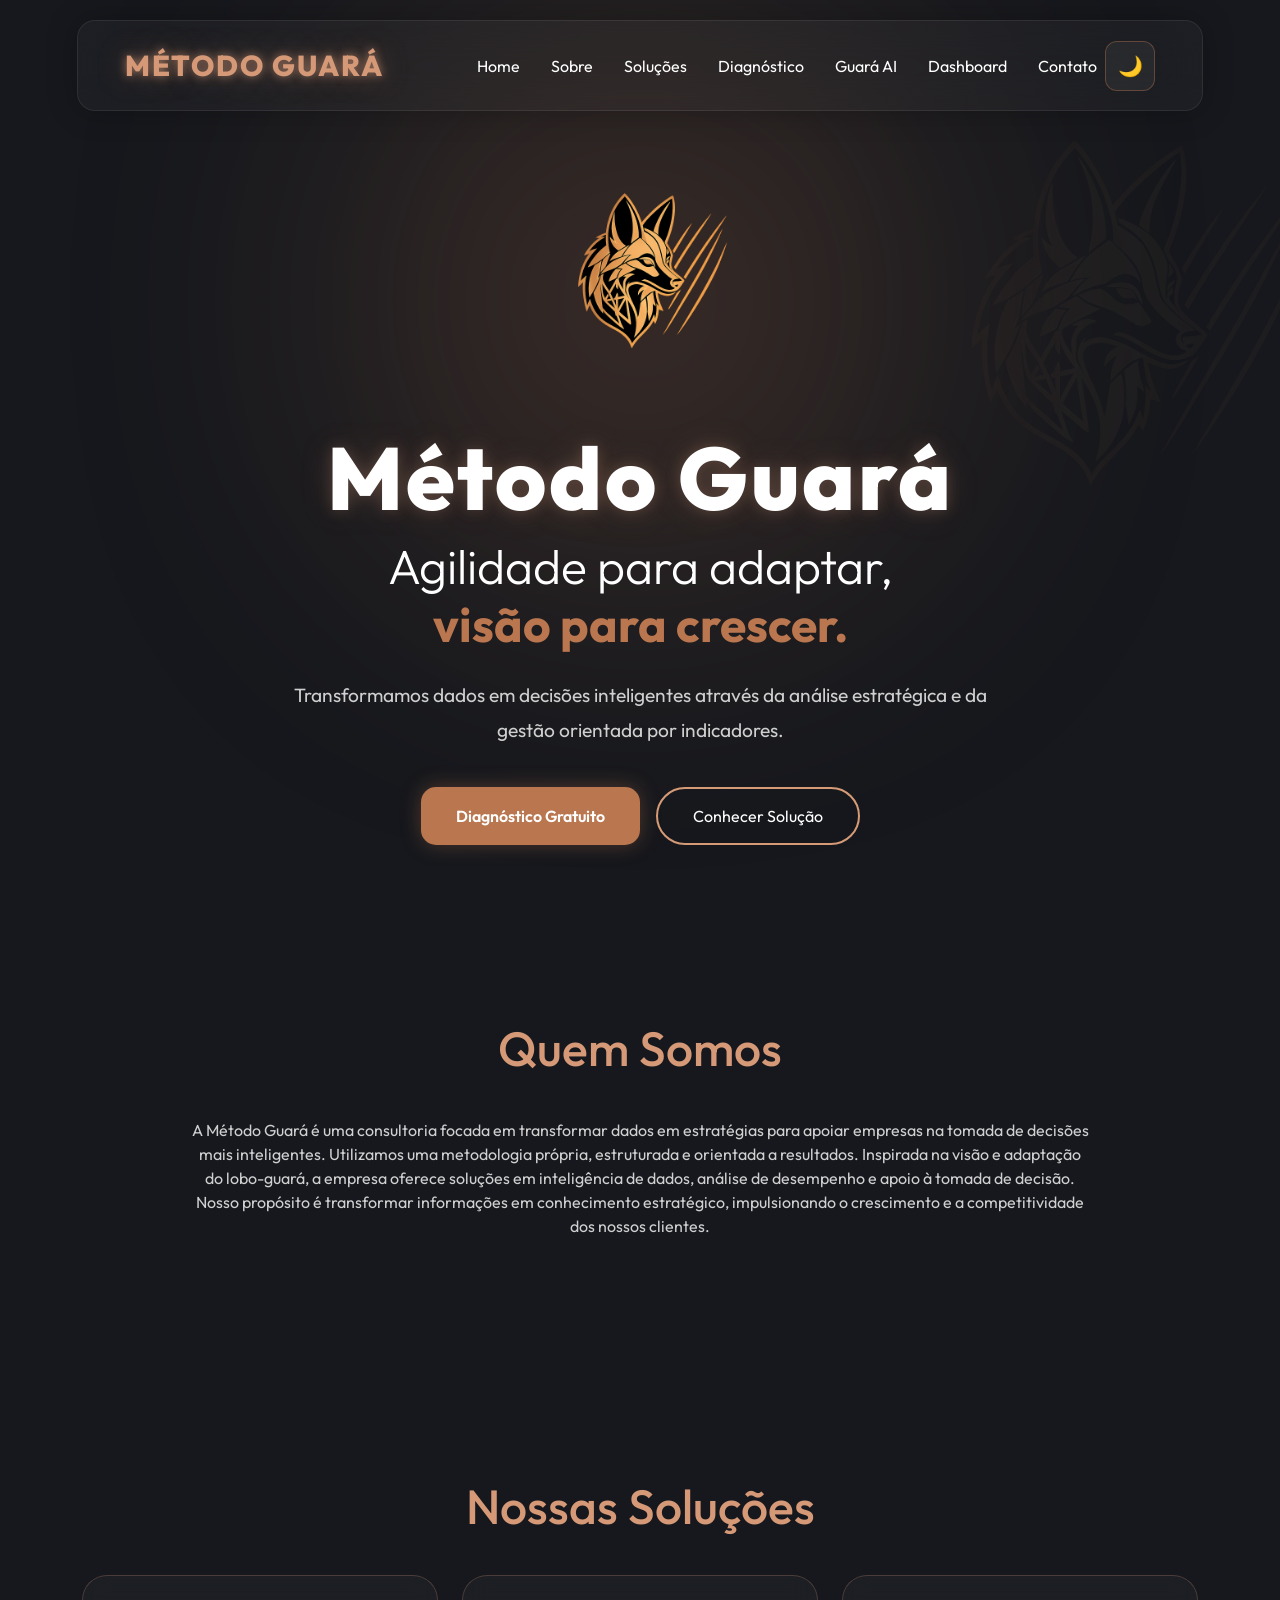
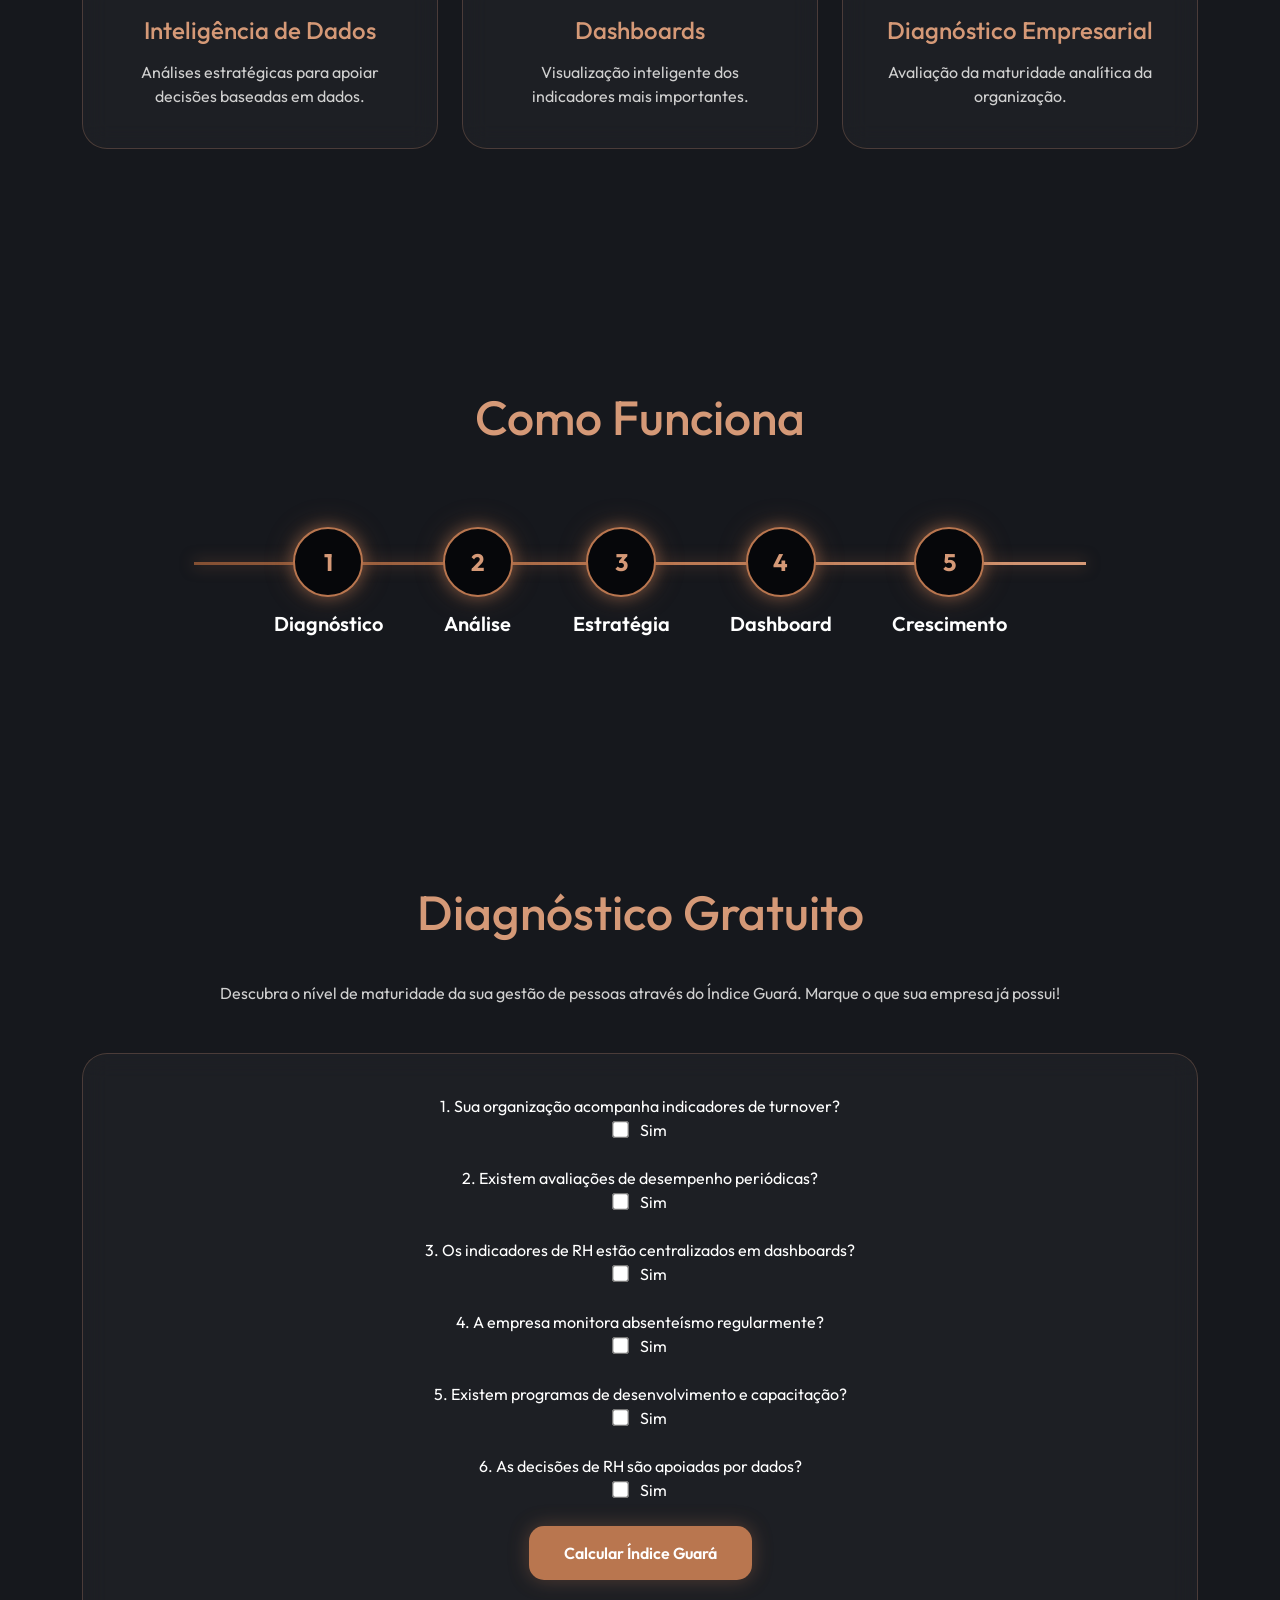
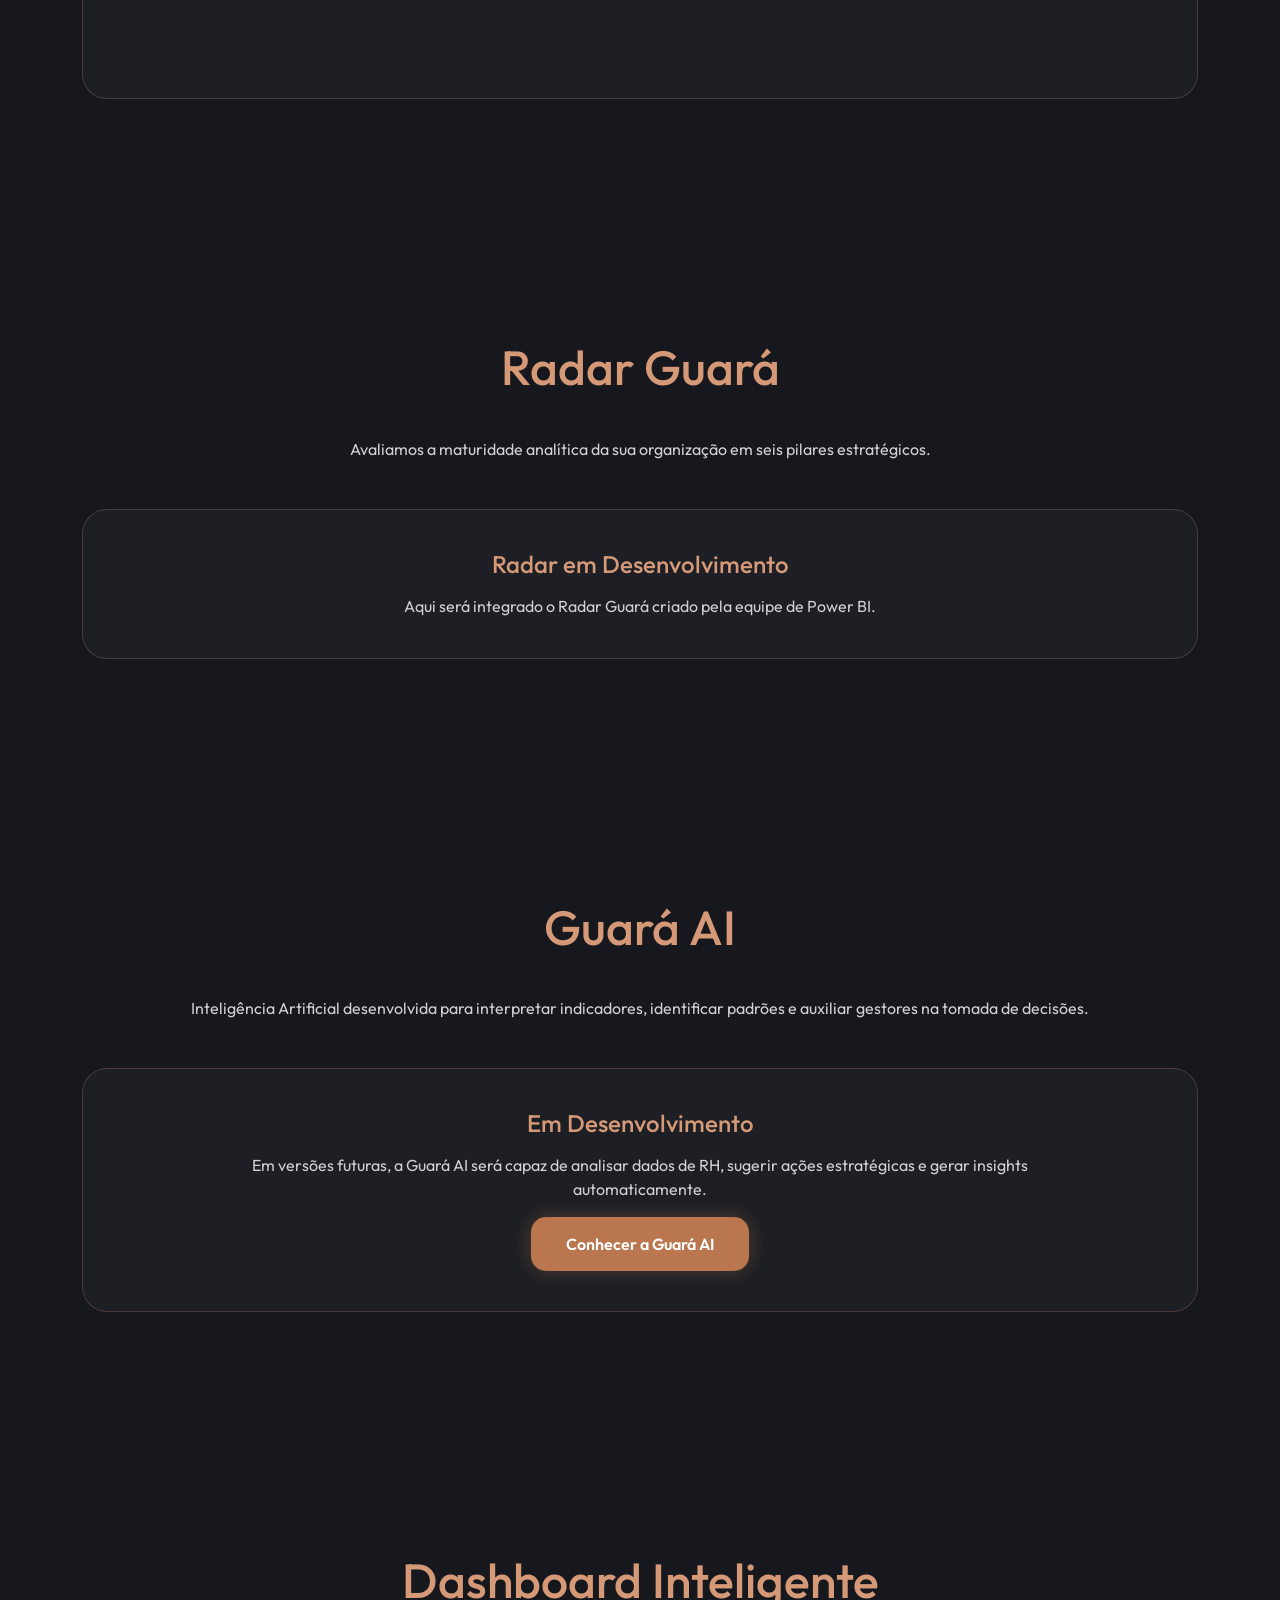
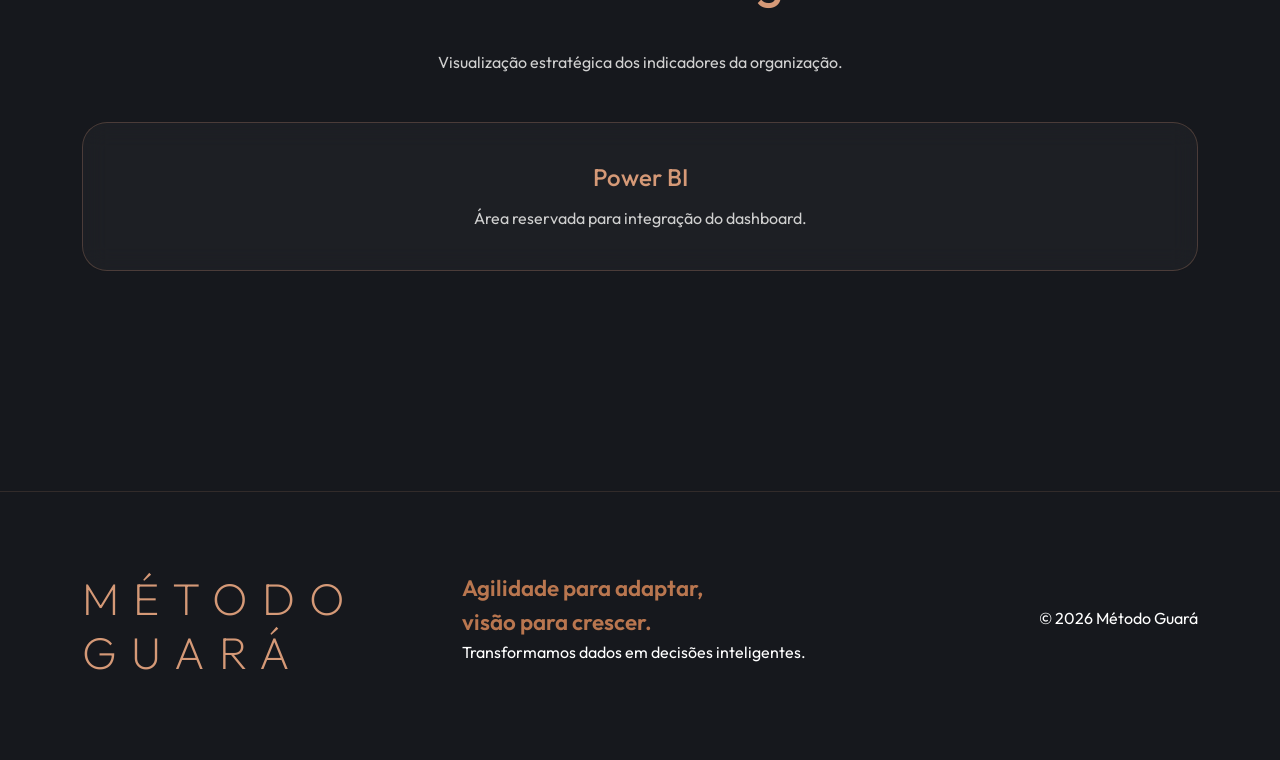
==== index.html @ b59d591d "Adicionando temas" ====
<!DOCTYPE html>
<html lang="pt-BR">

<head>

    <meta charset="UTF-8">
    <meta name="viewport" content="width=device-width, initial-scale=1.0">

    <title>Método Guará</title>

    <!-- Bootstrap -->
    <link href="https://cdn.jsdelivr.net/npm/bootstrap@5.3.3/dist/css/bootstrap.min.css" rel="stylesheet">

    <!-- Fonte -->
    <link href="https://fonts.googleapis.com/css2?family=Outfit:wght@300;400;500;600;700;800&display=swap" rel="stylesheet">

    <!-- AOS -->
    <link href="https://unpkg.com/aos@2.3.4/dist/aos.css" rel="stylesheet">

    <!-- CSS -->
    <link rel="stylesheet" href="style.css">

</head>

<body>

    <!-- NAVBAR -->

    <nav class="navbar navbar-expand-lg navbar-dark fixed-top">

        <div class="container">

            <a class="navbar-brand" href="#">
                MÉTODO GUARÁ
            </a>

            <button class="navbar-toggler"
                    type="button"
                    data-bs-toggle="collapse"
                    data-bs-target="#menu">

                <span class="navbar-toggler-icon"></span>

            </button>

            <div class="collapse navbar-collapse" id="menu">

                <ul class="navbar-nav ms-auto">

                    <li class="nav-item">
                        <a class="nav-link" href="#">Home</a>
                    </li>

                    <li class="nav-item">
                        <a class="nav-link" href="#sobre">Sobre</a>
                    </li>

                    <li class="nav-item">
                        <a class="nav-link" href="#solucoes">Soluções</a>
                    </li>

                    <li class="nav-item">
                        <a class="nav-link" href="#diagnostico-gratuito">Diagnóstico</a>
                    </li>
                        <li class="nav-item">
                    <a class="nav-link" href="#guara-ai">Guará AI</a>
                        </li>
                    <li class="nav-item">
                        <a class="nav-link" href="#dashboard">Dashboard</a>
                    </li>

                    <li class="nav-item">
                        <a class="nav-link" href="#contato">Contato</a>
                    </li>

                </ul>
                <!--BOTAO DE TEMA-->
                <button id="theme-toggle" class="theme-btn">
                     🌙
                </button>
                   
           

            </div>

        </div>

    </nav>

    <!-- HERO -->

    <section class="hero">

        <div class="container">

            <div class="logo-container" data-aos="zoom-in">
                <img
                id="hero-logo"
                src="images/logo1metodo-guara.png"
                class="hero-logo"
                     alt="Método Guará">

            </div>

            <h1 data-aos="fade-up">
                Método Guará
            </h1>

            <h2 data-aos="fade-up" data-aos-delay="200">
                Agilidade para adaptar,<br>
                <span>visão para crescer.</span>
            </h2>

            <p data-aos="fade-up" data-aos-delay="400">
                Transformamos dados em decisões inteligentes através da análise estratégica e da gestão orientada por indicadores.
            </p>

            <div class="d-flex justify-content-center gap-3 flex-wrap"
                 data-aos="fade-up"
                 data-aos-delay="600">

                <button class="btn-guara">
                    Diagnóstico Gratuito
                </button>

                <button class="btn-guara-outline">
                    Conhecer Solução
                </button>

            </div>

        </div>

    </section>

    <!-- QUEM SOMOS -->

    <section id="sobre" class="secao">

        <div class="container">

            <h3 data-aos="fade-right">
                Quem Somos
            </h3>

            <p data-aos="fade-up">
                A Método Guará é uma consultoria focada em transformar dados em estratégias para apoiar empresas na tomada de decisões mais inteligentes. Utilizamos uma metodologia própria, estruturada e orientada a resultados. Inspirada na visão e adaptação do lobo-guará, a empresa oferece soluções em inteligência de dados, análise de desempenho e apoio à tomada de decisão. Nosso propósito é transformar informações em conhecimento estratégico, impulsionando o crescimento e a competitividade dos nossos clientes.
            </p>

        </div>

    </section>

    <!-- SOLUÇÕES -->

    <section id="solucoes" class="secao">

        <div class="container">

            <h3 data-aos="fade-up">
                Nossas Soluções
            </h3>

            <div class="row g-4">

                <div class="col-lg-4">

                    <div class="card-guara"
                         data-aos="fade-up"
                         data-aos-delay="100">

                        <h4>Inteligência de Dados</h4>

                        <p>
                            Análises estratégicas para apoiar decisões baseadas em dados.
                        </p>

                    </div>

                </div>

                <div class="col-lg-4">

                    <div class="card-guara"
                         data-aos="fade-up"
                         data-aos-delay="300">

                        <h4>Dashboards</h4>

                        <p>
                            Visualização inteligente dos indicadores mais importantes.
                        </p>

                    </div>

                </div>

                <div class="col-lg-4">

                    <div class="card-guara"
                         data-aos="fade-up"
                         data-aos-delay="500">

                        <h4>Diagnóstico Empresarial</h4>

                        <p>
                            Avaliação da maturidade analítica da organização.
                        </p>

                    </div>

                </div>

            </div>

        </div>

    </section>

    <!-- COMO FUNCIONA -->

    <section class="secao">

        <div class="container">

            <h3 data-aos="fade-up">
                Como Funciona
            </h3>

            <div class="timeline-guara" data-aos="fade-up">

    <div class="linha-guara"></div>

    <div class="etapa">
        <div class="circulo-guara">1</div>
        <h5>Diagnóstico</h5>
    </div>

    <div class="etapa">
        <div class="circulo-guara">2</div>
        <h5>Análise</h5>
    </div>

    <div class="etapa">
        <div class="circulo-guara">3</div>
        <h5>Estratégia</h5>
    </div>

    <div class="etapa">
        <div class="circulo-guara">4</div>
        <h5>Dashboard</h5>
    </div>

    <div class="etapa">
        <div class="circulo-guara">5</div>
        <h5>Crescimento</h5>
    </div>

</div>
                </div>

            </div>

        </div>

    </section>

    <!-- DIAGNÓSTICO GRATUITO -->

<section id="diagnostico-gratuito" class="secao">

    <div class="container">

        <h3 data-aos="fade-up">
            Diagnóstico Gratuito
        </h3>

        <p data-aos="fade-up">
            Descubra o nível de maturidade da sua gestão de pessoas através do Índice Guará. Marque o que sua empresa já possui!
        </p>

        <div class="card-guara mt-5" data-aos="zoom-in">

            <form id="formDiagnostico">

                <div class="mb-4">

                    <label>1. Sua organização acompanha indicadores de turnover?</label><br>

                    <input type="checkbox" class="guara-check">
                    Sim

                </div>

                <div class="mb-4">

                    <label>2. Existem avaliações de desempenho periódicas?</label><br>

                    <input type="checkbox" class="guara-check">
                    Sim

                </div>

                <div class="mb-4">

                    <label>3. Os indicadores de RH estão centralizados em dashboards?</label><br>

                    <input type="checkbox" class="guara-check">
                    Sim

                </div>

                <div class="mb-4">

                    <label>4. A empresa monitora absenteísmo regularmente?</label><br>

                    <input type="checkbox" class="guara-check">
                    Sim

                </div>

                <div class="mb-4">

                    <label>5. Existem programas de desenvolvimento e capacitação?</label><br>

                    <input type="checkbox" class="guara-check">
                    Sim

                </div>

                <div class="mb-4">

                    <label>6. As decisões de RH são apoiadas por dados?</label><br>

                    <input type="checkbox" class="guara-check">
                    Sim

                </div>

                <button type="button"
                        class="btn-guara"
                        onclick="calcularGuara()">

                    Calcular Índice Guará

                </button>

            </form>

            <div id="resultadoGuara" class="mt-5"></div>

        </div>

    </div>

</section>

    <!-- RADAR GUARÁ -->

    <section id="diagnostico" class="secao">

        <div class="container">

            <h3 data-aos="fade-up">
                Radar Guará
            </h3>

            <p data-aos="fade-up">
                Avaliamos a maturidade analítica da sua organização em seis pilares estratégicos.
            </p>

            <div class="mt-5"
                 data-aos="zoom-in">

                <div class="card-guara">

                    <h4>Radar em Desenvolvimento</h4>

                    <p>
                        Aqui será integrado o Radar Guará criado pela equipe de Power BI.
                    </p>

                </div>

            </div>

        </div>

    </section>

<!-- GUARÁ AI -->

<section class="secao" id="guara-ai">

    <div class="container">

        <h3 data-aos="fade-up">
            Guará AI
        </h3>

        <p data-aos="fade-up" data-aos-delay="200">

            Inteligência Artificial desenvolvida para interpretar indicadores,
            identificar padrões e auxiliar gestores na tomada de decisões.

        </p>

        <div class="card-guara mt-5"
             data-aos="zoom-in">

            <h4>Em Desenvolvimento</h4>

            <p>

                Em versões futuras, a Guará AI será capaz de analisar dados de RH,
                sugerir ações estratégicas e gerar insights automaticamente.

            </p>

            <button class="btn-guara mt-3">
                Conhecer a Guará AI
            </button>

        </div>

    </div>

</section>

    <!-- DASHBOARD -->

    <section id="dashboard" class="secao">

        <div class="container">

            <h3 data-aos="fade-up">
                Dashboard Inteligente
            </h3>

            <p data-aos="fade-up">
                Visualização estratégica dos indicadores da organização.
            </p>

            <div class="card-guara mt-5"
                 data-aos="zoom-in">

                <h4>Power BI</h4>

                <p>
                    Área reservada para integração do dashboard.
                </p>

            </div>

        </div>

    </section>

    <!-- FOOTER -->

    <footer id="contato">

        <div class="container">

            <div class="row align-items-center">

                <div class="col-lg-4">

                    <div class="logo-footer">
                        MÉTODO<br>GUARÁ
                    </div>

                </div>

                <div class="col-lg-4">

                    <div class="slogan-footer">

                        Agilidade para adaptar,<br>
                        visão para crescer.

                    </div>

                    <p>
                        Transformamos dados em decisões inteligentes.
                    </p>

                </div>

                <div class="col-lg-4 text-lg-end">

                    <p>
                        © 2026 Método Guará
                    </p>

                </div>

            </div>

        </div>

    </footer>

    <!-- Bootstrap -->

    <script src="https://cdn.jsdelivr.net/npm/bootstrap@5.3.3/dist/js/bootstrap.bundle.min.js"></script>

    <!-- AOS -->

    <script src="https://unpkg.com/aos@2.3.4/dist/aos.js"></script>

    <script>
        AOS.init({
            duration: 1000,
            once: true
        });
    </script>
    
    <script src="script.js"></script>
</body>

</html>
---- style.css ----
*{
    margin:0;
    padding:0;
    box-sizing:border-box;
}

html{
    scroll-behavior:smooth;
}

body{
    font-family:'Outfit',sans-serif;
    background:#16181D;
    color:white;
    overflow-x:hidden;
    transition: all 0.4s ease;
}
/* tema claro*/

body.light-mode{
    background:#F3EFE8;
    color:#2A2A2A;
}

body.light-mode .navbar{
    background:rgba(255,255,255,0.85);
    backdrop-filter:blur(12px);
    box-shadow:
        0 5px 20px rgba(0,0,0,0.05),
        0 1px 0 rgba(185,118,79,0.15)
}

body.light-mode h1,
body.light-mode h2,
body.light-mode h3,
body.light-mode .logo-text{
    color:#845033;
}

/* conhecer solucao*/
body.light-mode .btn-guara-outline{
    color: #6b3f24 !important;
    border: 2px solid #B9764F !important;
    background: rgba(255,255,255,0.7) !important;
    border-radius: 50px !important;

    box-shadow: 0 0 10px rgba(185,188,79,0.15),
    0 0 20px rgba(185,118,79,0.08);
}
body.light-mode .btn-guara-outline:hover{
    background:#B9764F !important;
    color:white !important;

    box-shadow:
        0 0 15px rgba(185,118,79,0.30),
        0 0 30px rgba(185,118,79,0.15);

    transform:translateY(-2px);
}
body.light-mode .nav-link{
    color: #845033 !important;
}
body.light-mode .nav-link:hover{
    color: #B9764F !important
}
body.light-mode .navbar-toggler{
    border-color: rgba(132,80,51,0.3);
}
body.light-mode .navbar-toggler-icon{
    filter: invert(1) brightness(0.3);
}

body.light-mode .card-guara,
body.light-mode .solution-card{
    background:rgba(255,255,255,0.7);
    border:1px solid #B9764F;
}

body.light-mode p{
    color:#4A4A4A;
}

/* marca dagua */

body::after{

    content:'';

    position:fixed;

    right:-180px;
    top:50%;

    transform:translateY(-50%);

    width:700px;
    height:700px;

    background-image:url('images/logo1metodo-guara.png');

    background-repeat:no-repeat;
    background-size:contain;

    opacity:.03;

    pointer-events:none;

    z-index:-1;
}

/* NAVBAR */

.navbar{

    width:88%;
    margin:20px auto;

    border-radius:18px;

    background:rgba(255,255,255,.03);

    backdrop-filter:blur(20px);

    border:1px solid rgba(255,255,255,.08);

    padding:18px 35px;

    box-shadow:0 0 30px rgba(0,0,0,.25);
}

.navbar-brand{

    color:#D59977 !important;

    font-size:1.8rem;

    font-weight:800;

    letter-spacing:2px;

    text-shadow:
    0 0 10px rgba(213,153,119,.7),
    0 0 30px rgba(213,153,119,.4);
}

.nav-link{

    color:white !important;

    margin-left:15px;

    transition:.3s;
}

.nav-link:hover{

    color:#B9764F !important;
}

/* HERO */

.hero{

    min-height:100vh;

    display:flex;

    align-items:center;

    justify-content:center;

    text-align:center;

    padding-top:120px;
}

.logo-container{

    position:relative;

    display:inline-block;
}

.logo-container::before{

    content:'';

    position:absolute;

    width:500px;
    height:500px;

    top:50%;
    left:50%;

    transform:translate(-50%,-50%);

    background:#B9764F;

    border-radius:50%;

    filter:blur(150px);

    opacity:.30;

    z-index:-1;
}

.hero-logo{

    width:350px;

    max-width:90%;

    margin-bottom:40px;

    transition:.4s;
}

.hero h1{

    font-size:5.5rem;

    font-weight:800;

    letter-spacing:3px;

    color:white;

    text-shadow:
    0 0 15px rgba(213,153,119,.25),
    0 0 35px rgba(213,153,119,.15);
}

.hero h2{

    font-size:3rem;

    font-weight:300;

    margin-bottom:25px;
}

.hero h2 span{

    color:#B9764F;

    font-weight:700;
}

.hero p{

    max-width:700px;

    margin:0 auto 40px auto;

    color:#cfcfcf;

    font-size:1.2rem;

    line-height:1.8;
}

/* BOTÕES */

.btn-guara{

    background:#B9764F;

    color:white;

    border:none;

    border-radius:15px;

    padding:15px 35px;

    font-weight:600;

    box-shadow:0 0 20px rgba(185,118,79,.35);

    transition:.4s;
}

.btn-guara:hover{

    transform:translateY(-4px);

    box-shadow:0 0 35px rgba(185,118,79,.7);
}

.btn-guara-outline{

    padding: 15px 35px;
    border-radius: 50px;
    border:2px solid #d59b77;
    color:white;
    background:transparent;
    transition: 0.4s;
}

.btn-guara-outline:hover{

    background:#B9764F;
    color:white;
    box-shadow: 0 0 15px rgba(185,118,79,0.35),
    0 0 30px rgba(185, 118,79, 0.25),
    0 0 45px rgba(185,118,79,0.15);
}

/* SEÇÕES */

.secao{

    padding:120px 0;

    text-align:center;
}

.secao h3{

    font-size:3rem;

    color:#D59977;

    margin-bottom:40px;
}

.secao p{

    max-width:900px;

    margin:auto;

    color:#d0d0d0;
}

/* CARDS */

.card-guara{

    background:rgba(255,255,255,.03);

    backdrop-filter:blur(12px);

    border:1px solid rgba(213,153,119,.25);

    border-radius:25px;

    padding:40px;

    height:100%;

    transition:.4s;
}

.card-guara:hover{

    transform:translateY(-10px);

    border-color:#D59977;

    box-shadow:0 0 30px rgba(185,118,79,.15);
}

.card-guara h4{

    color:#D59977;

    margin-bottom:15px;
}

/* FOOTER */

footer{

    margin-top:100px;

    padding:80px 0;

    border-top:1px solid rgba(213,153,119,.15);
}

.logo-footer{

    font-size:2.8rem;

    letter-spacing:14px;

    font-weight:200;

    color:#D59977;

    line-height:1.2;

    animation:brilho 4s infinite;
}

.slogan-footer{

    color:#B9764F;

    font-size:1.4rem;

    font-weight:600;
}

@keyframes brilho{

    0%{
        text-shadow:0 0 5px rgba(213,153,119,.2);
    }

    50%{
        text-shadow:
        0 0 15px rgba(213,153,119,.6),
        0 0 25px rgba(213,153,119,.4);
    }

    100%{
        text-shadow:0 0 5px rgba(213,153,119,.2);
    }
}

/* TIMELINE GUARÁ */

.timeline-guara{

    position:relative;

    display:flex;

    justify-content:center;

    align-items:center;

    gap:60px;

    margin-top:80px;

    flex-wrap:wrap;
}

.linha-guara{

    position:absolute;

    top:35px;

    left:10%;

    width:80%;

    height:3px;

    background:linear-gradient(
        90deg,
        #845033,
        #B9764F,
        #D59977
    );

    box-shadow:
        0 0 15px rgba(185,118,79,.6);

    z-index:0;
}

.etapa{

    position:relative;

    z-index:1;

    text-align:center;
}

.circulo-guara{

    width:70px;

    height:70px;

    border-radius:50%;

    background:#06070A;

    border:2px solid #B9764F;

    display:flex;

    justify-content:center;

    align-items:center;

    font-size:1.5rem;

    font-weight:700;

    color:#D59977;

    margin:auto;

    box-shadow:
        0 0 15px rgba(185,118,79,.5),
        0 0 30px rgba(185,118,79,.3);

    transition:.4s;
}

/*circulo tema claro*/
body.light-mode .circulo-guara{
    background: #FDFBF8;
    color: #B9764F;
    border: 2px solid #B9764F;

    box-shadow:
        0 0 15px rgba(185,118,79,.25),
        0 0 30px rgba(185,118,79,.15);
}


.circulo-guara:hover{

    transform:scale(1.1);

    box-shadow:
        0 0 25px rgba(213,153,119,.8),
        0 0 50px rgba(213,153,119,.4);
}

.etapa h5{

    margin-top:15px;

    color:white;

    font-weight:600;
}

/* DIAGNÓSTICO */

#resultadoGuara{

    text-align:center;

    padding-top:30px;
}

#resultadoGuara h2{

    color:#D59977;

    font-size:3rem;

    margin-bottom:10px;
}

#resultadoGuara h3{

    color:#B9764F;

    margin-bottom:20px;
}

.guara-check{

    transform:scale(1.3);

    margin-right:10px;
}
.theme-btn{
    background: rgba(255,255,255,0.05);
    border: 1px solid rgba(185,118,79,0.4);
    color: #D59977;
    width: 50px;
    height: 50px;
    border-radius: 12px;
    cursor: pointer;
    transition: 0.3s;
    font-size: 20px;
}

.theme-btn:hover{
    transform: scale(1.05);
    box-shadow: 0 0 15px rgba(213,153,119,0.4);
}
body.light-mode .hero-logo{
    width:350px;
}
/* ==========================
   TEXTO TEMA CLARO
========================== */

body.light-mode h1{
    color:#6B3F28 !important;
}

body.light-mode h2,
body.light-mode h3,
body.light-mode h4,
body.light-mode h5{
    color:#7A4A2D !important;
}

body.light-mode p{
    color:#5A4A42 !important;
}

body.light-mode span{
    color:#7A4A2D !important;
}
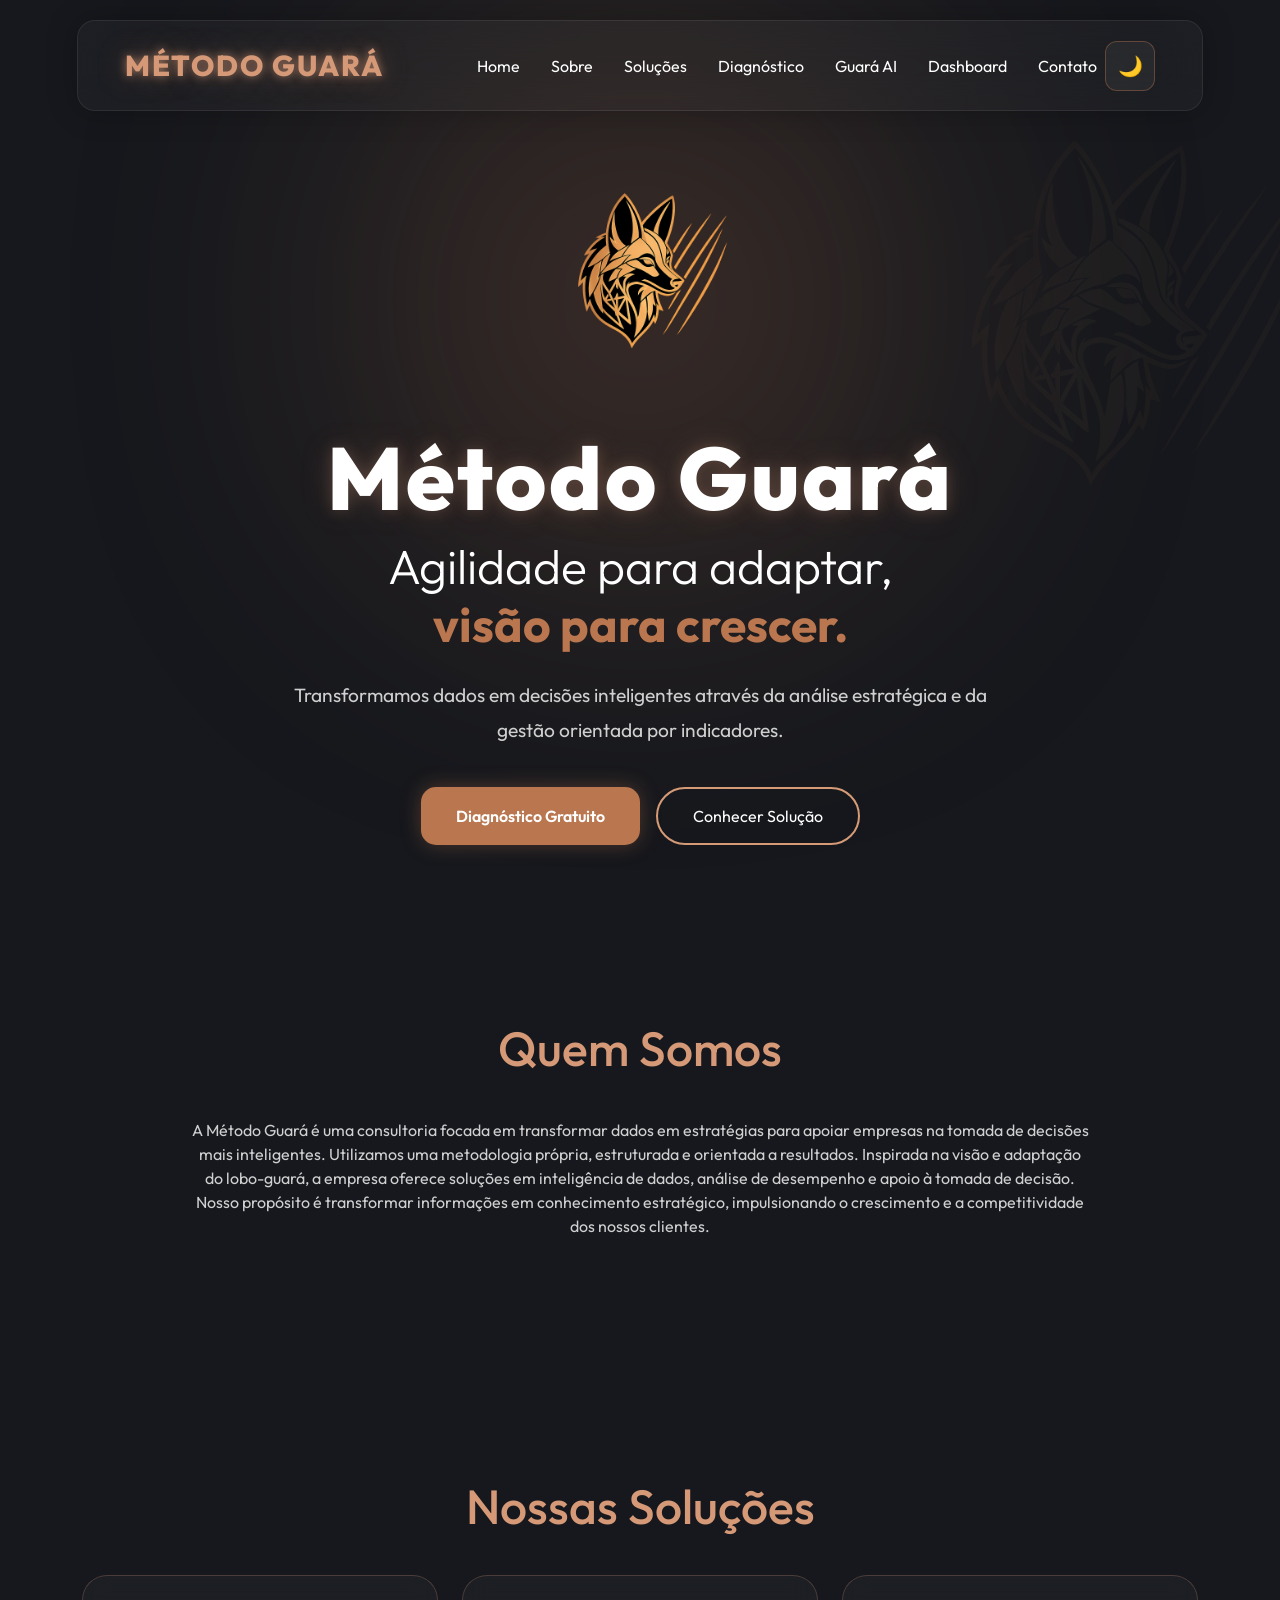
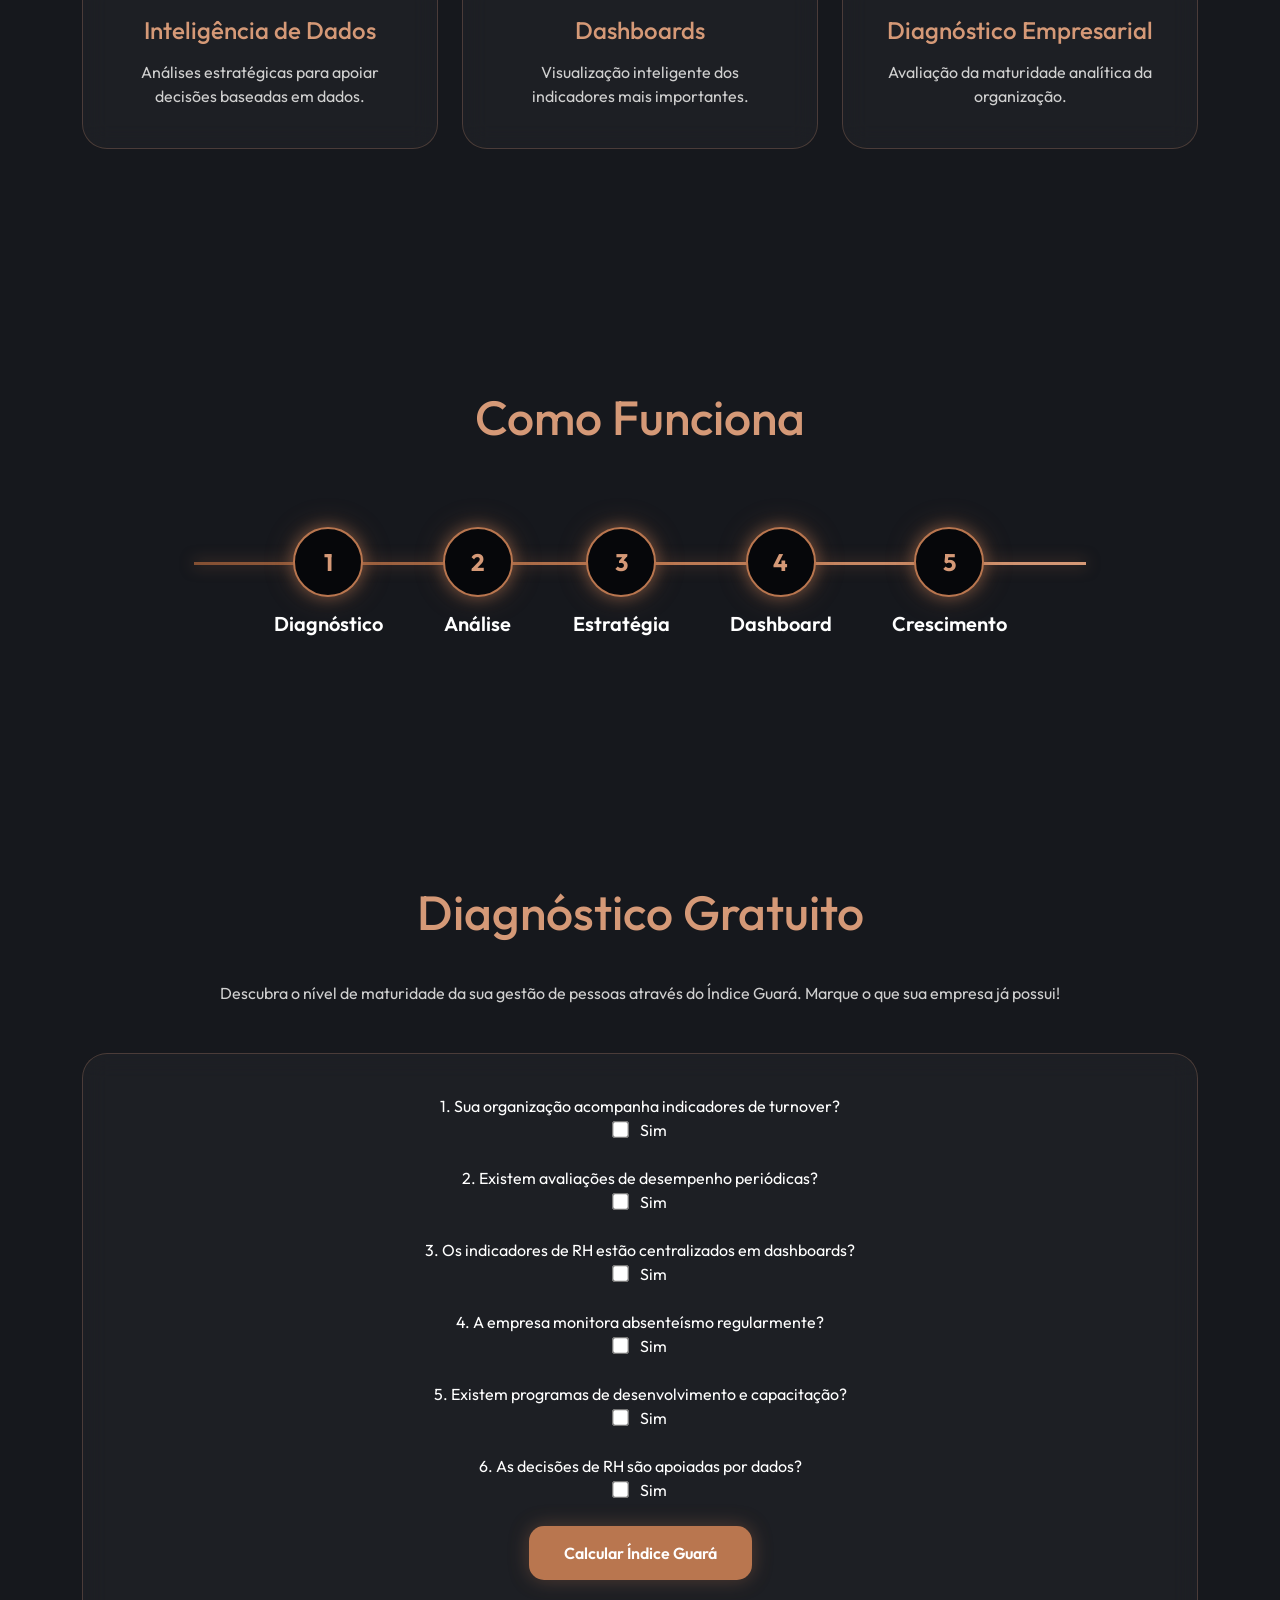
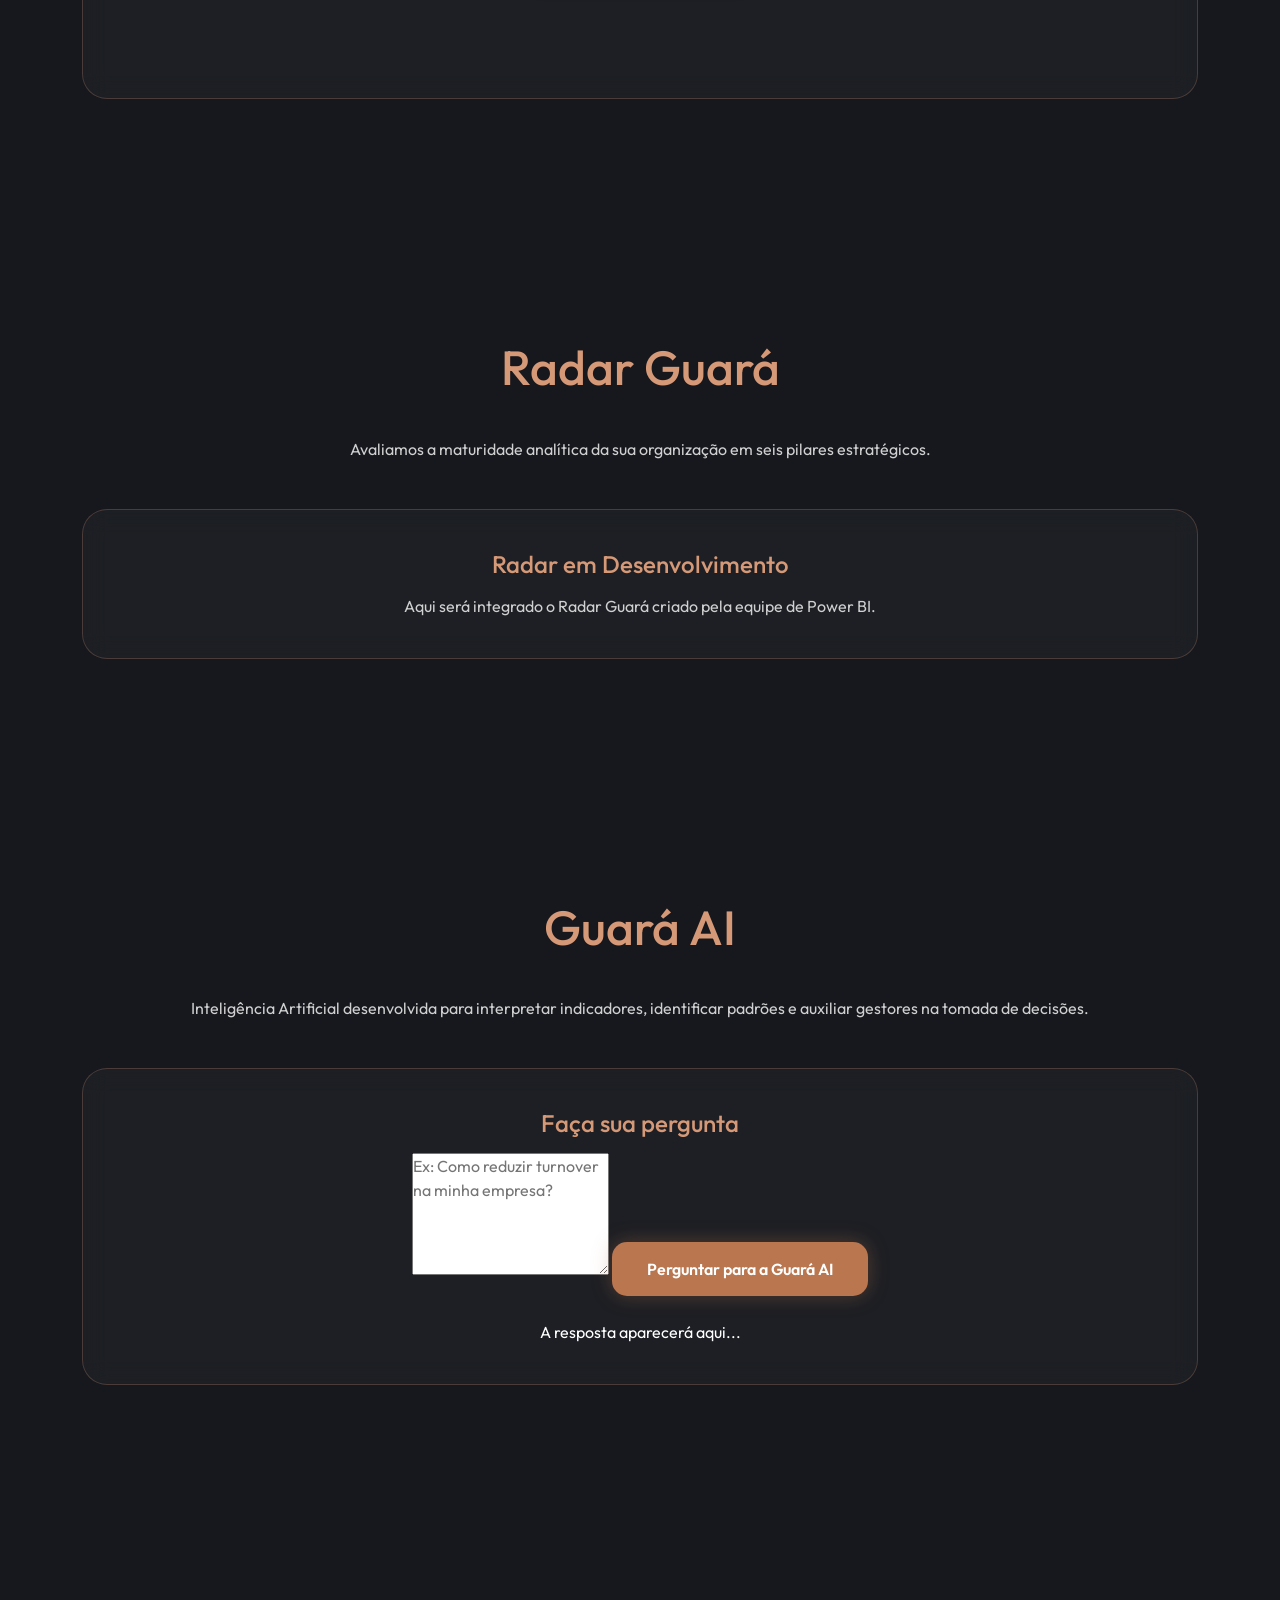
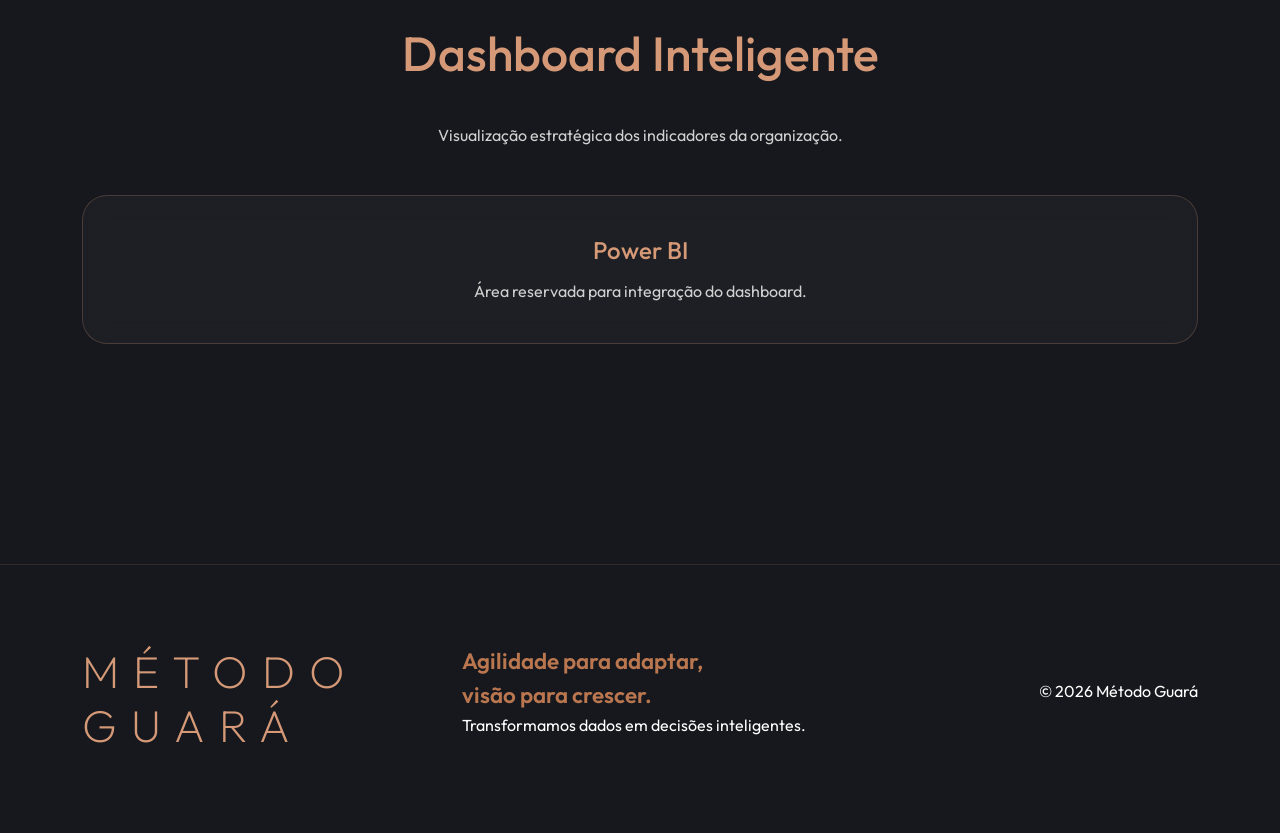
==== commit 3e675685: "Guará AI funcionando" ====
--- a/index.html
+++ b/index.html
@@ -119,7 +119,8 @@
                  data-aos="fade-up"
                  data-aos-delay="600">
 
-                <button class="btn-guara">
+                <button class="btn-guara"
+                    onclick="document.getElementById('diagnostico-gratuito').scrollIntoView({behavior:'smooth'})">
                     Diagnóstico Gratuito
                 </button>
 
@@ -408,18 +409,24 @@
         <div class="card-guara mt-5"
              data-aos="zoom-in">
 
-            <h4>Em Desenvolvimento</h4>
-
-            <p>
-
-                Em versões futuras, a Guará AI será capaz de analisar dados de RH,
-                sugerir ações estratégicas e gerar insights automaticamente.
-
-            </p>
-
-            <button class="btn-guara mt-3">
-                Conhecer a Guará AI
-            </button>
+            <h4>Faça sua pergunta</h4>
+
+        <textarea
+    id="perguntaGuara"
+    placeholder="Ex: Como reduzir turnover na minha empresa?"
+    rows="5"
+        ></textarea>
+
+        <button
+    id="btnPerguntar"
+    class="btn-guara mt-3">
+
+    Perguntar para a Guará AI
+        </button>
+
+        <div id="respostaGuara" class="resposta-guara mt-4">
+        A resposta aparecerá aqui...
+        </div>
 
         </div>
 
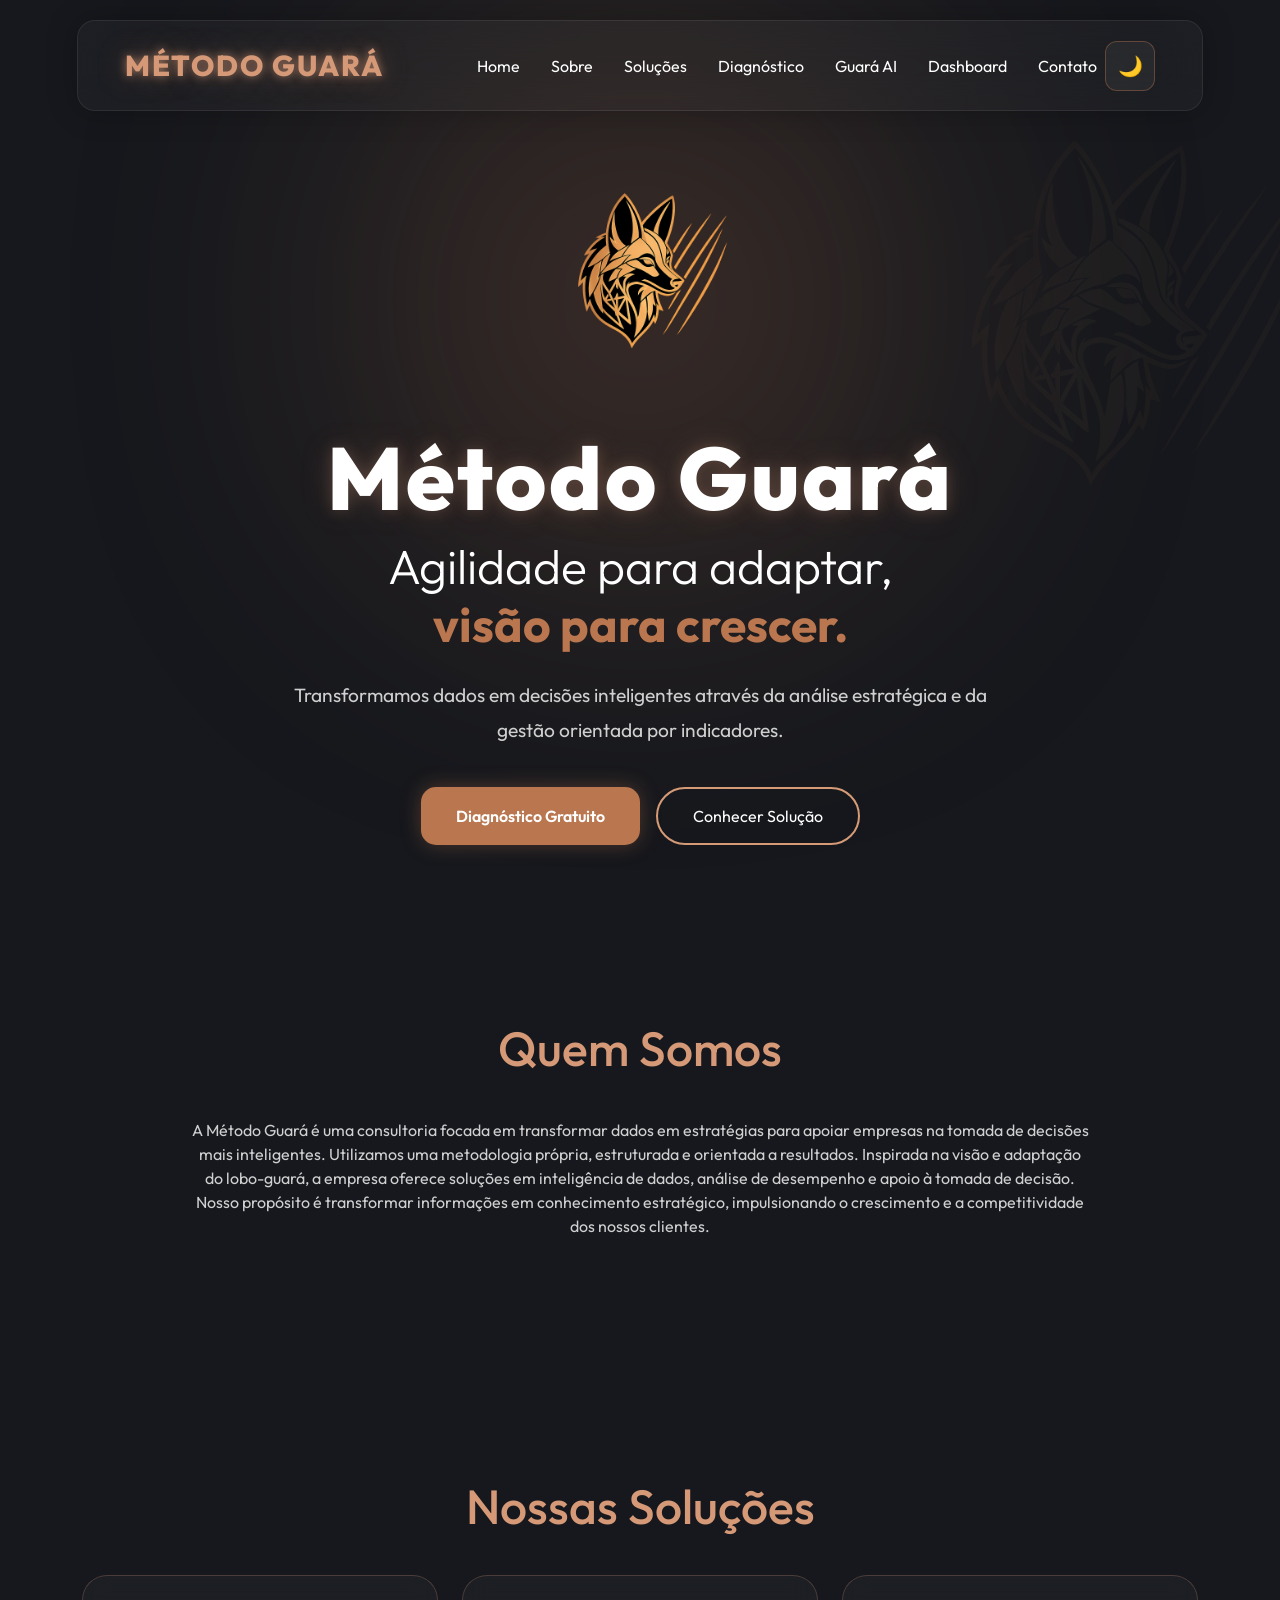
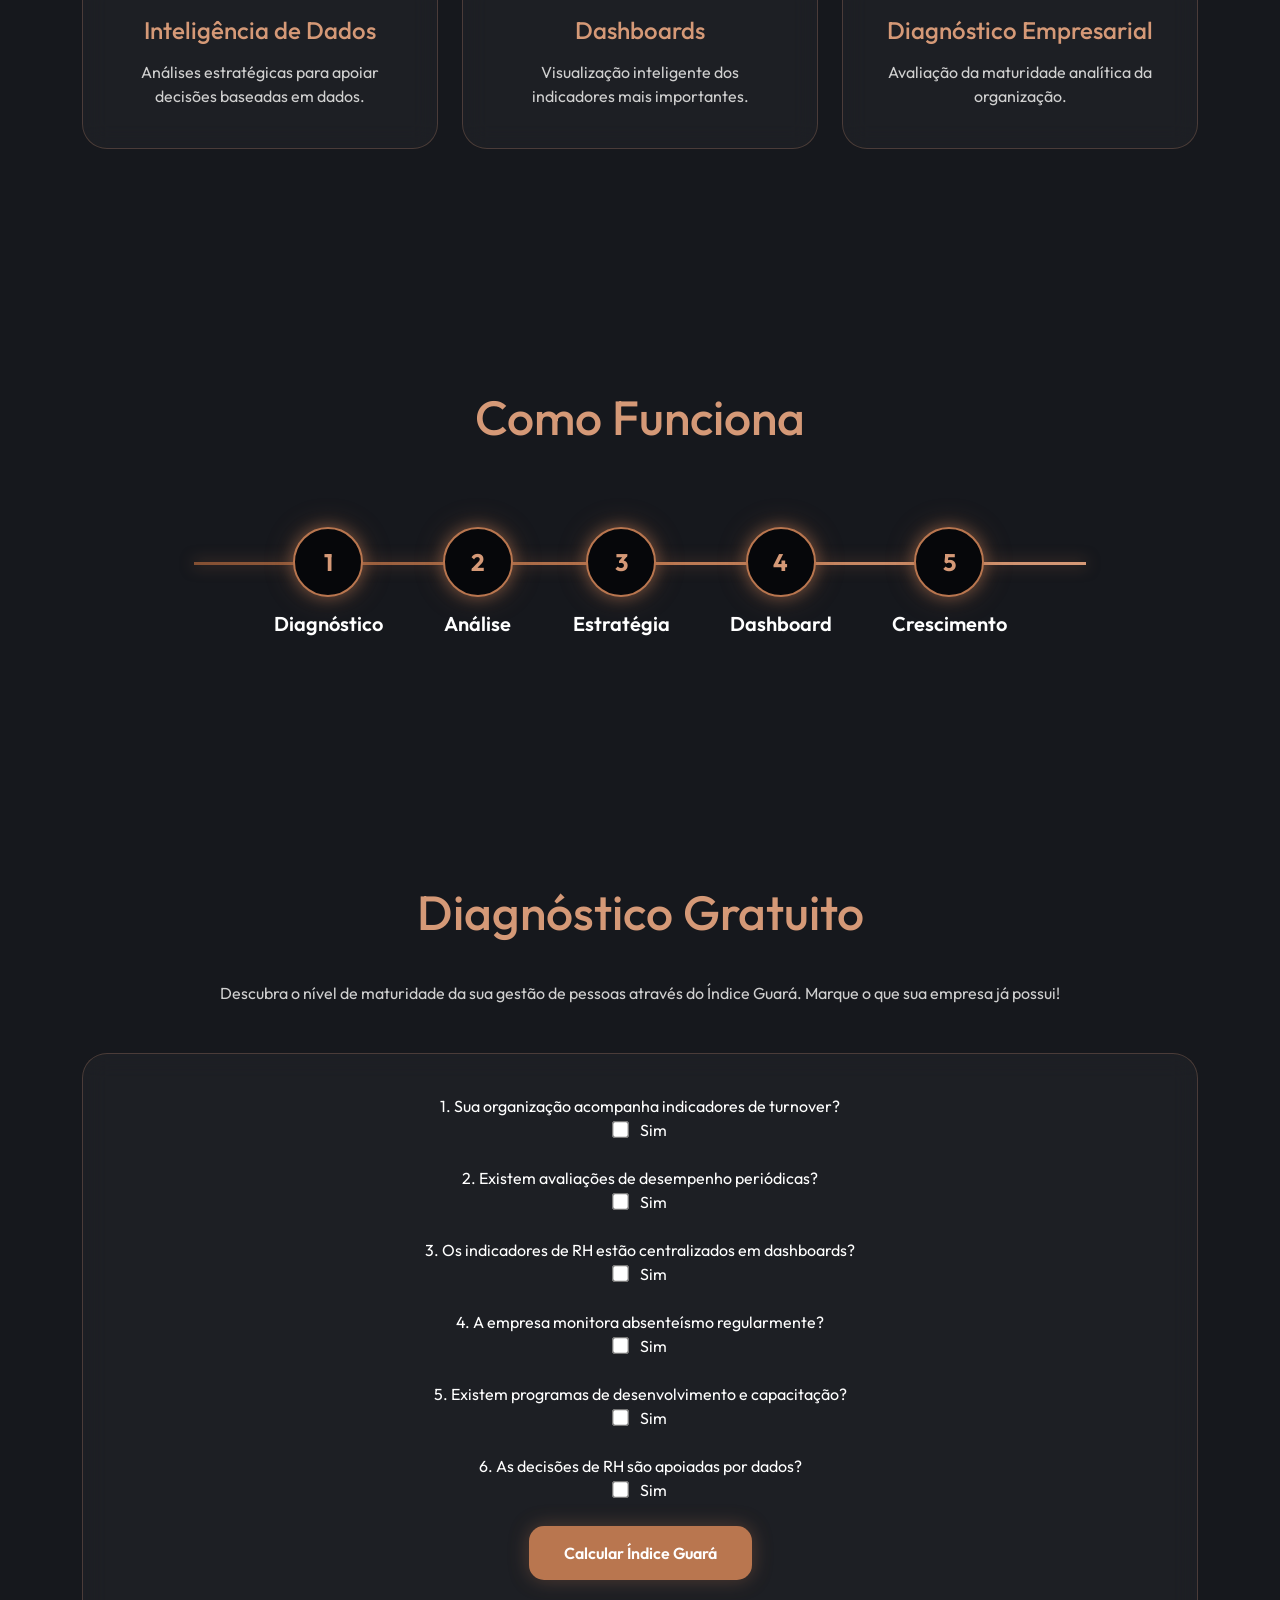
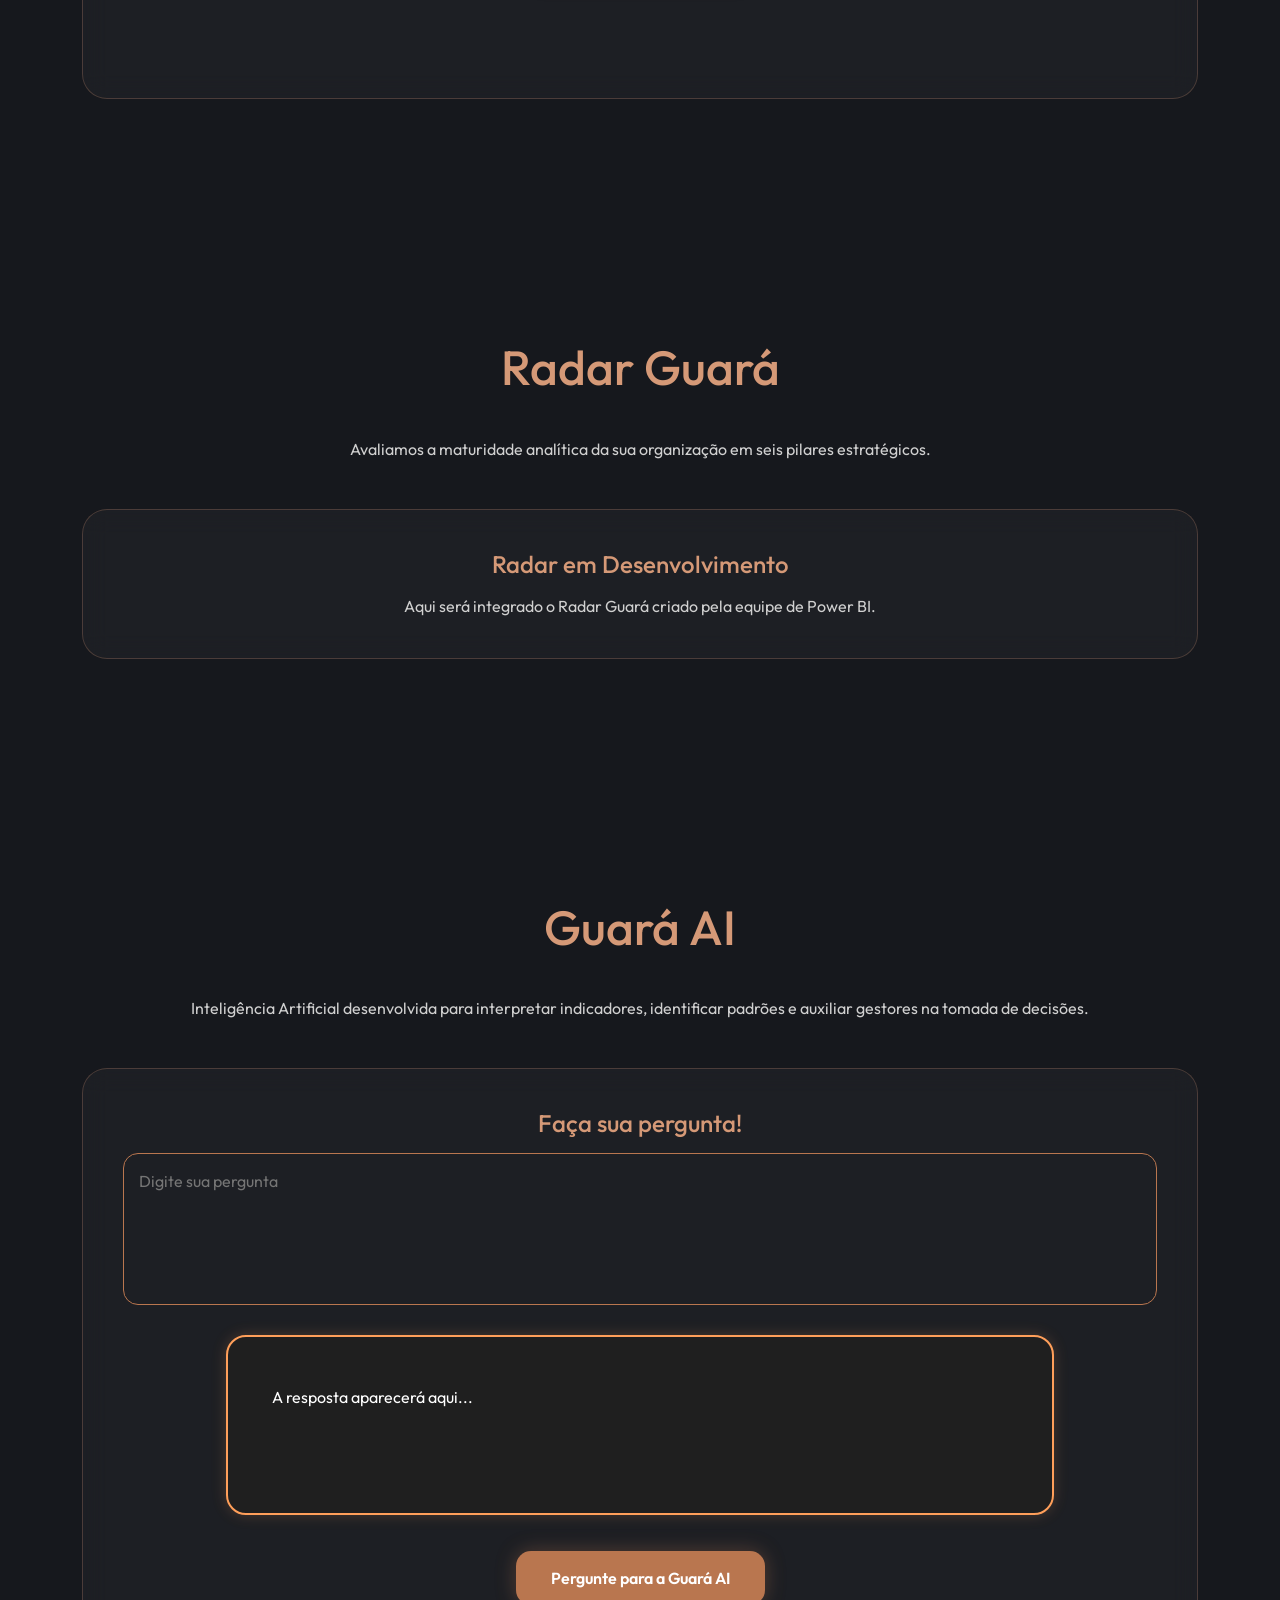
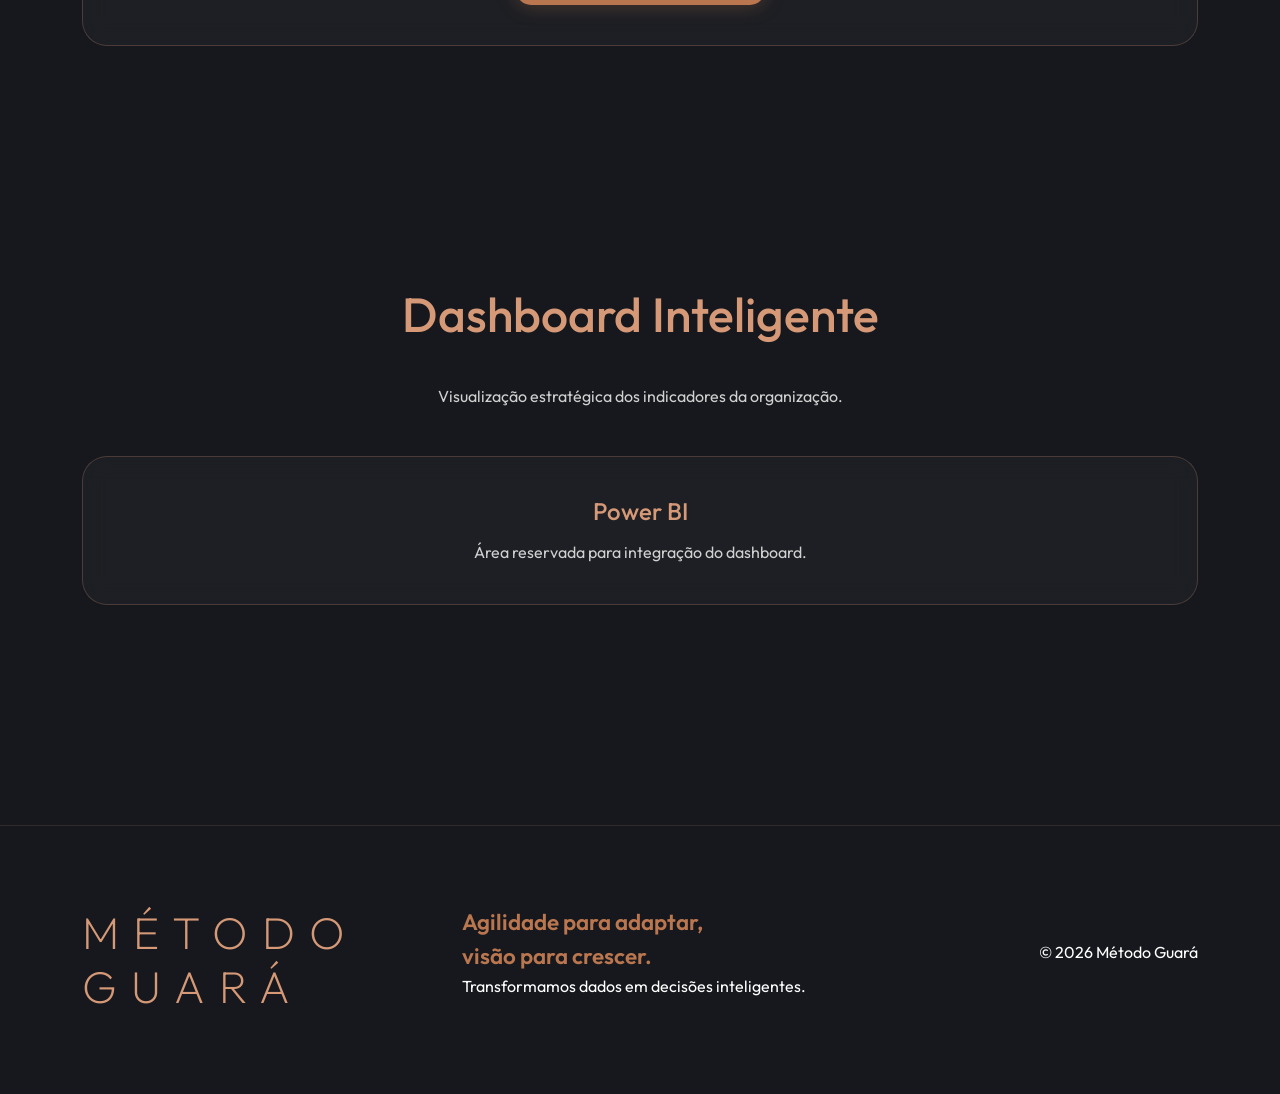
==== commit 0505bfa1: "Melhorando estilização do Guará AI" ====
--- a/index.html
+++ b/index.html
@@ -409,24 +409,24 @@
         <div class="card-guara mt-5"
              data-aos="zoom-in">
 
-            <h4>Faça sua pergunta</h4>
+            <h4>Faça sua pergunta!</h4>
 
         <textarea
     id="perguntaGuara"
-    placeholder="Ex: Como reduzir turnover na minha empresa?"
+    placeholder="Digite sua pergunta"
     rows="5"
         ></textarea>
 
-        <button
+        <div id="respostaGuara" class="resposta-guara mt-4">
+        A resposta aparecerá aqui...
+        </div>
+
+         <button
     id="btnPerguntar"
     class="btn-guara mt-3">
 
-    Perguntar para a Guará AI
+    Pergunte para a Guará AI
         </button>
-
-        <div id="respostaGuara" class="resposta-guara mt-4">
-        A resposta aparecerá aqui...
-        </div>
 
         </div>
 
--- a/style.css
+++ b/style.css
@@ -609,4 +609,51 @@
 
 body.light-mode span{
     color:#7A4A2D !important;
+}
+
+#perguntaGuara{
+    width:100%;
+    padding:15px;
+    border-radius:15px;
+    border:1px solid #B9764F;
+    background:transparent;
+    color:inherit;
+    resize:none;
+}
+
+.resposta-guara{
+    margin-top:20px;
+    padding:20px;
+    border-radius:15px;
+    border:1px solid #B9764F;
+    min-height:120px;
+    white-space:pre-wrap;
+}
+
+.resposta-guara {
+    width: 80%;
+    max-width: 900px;
+    min-height: 180px;
+
+    margin: 20px auto;
+
+    padding: 20px;
+
+    background: #1f1f1f;
+
+    border: 2px solid #ff9f5a;
+
+    border-radius: 20px;
+
+    color: white;
+
+    text-align: left;
+
+    line-height: 1.7;
+
+    white-space: pre-wrap;
+
+    box-shadow: 0 0 15px rgba(255, 159, 90, 0.2);
+
+    overflow-y: auto;
 }
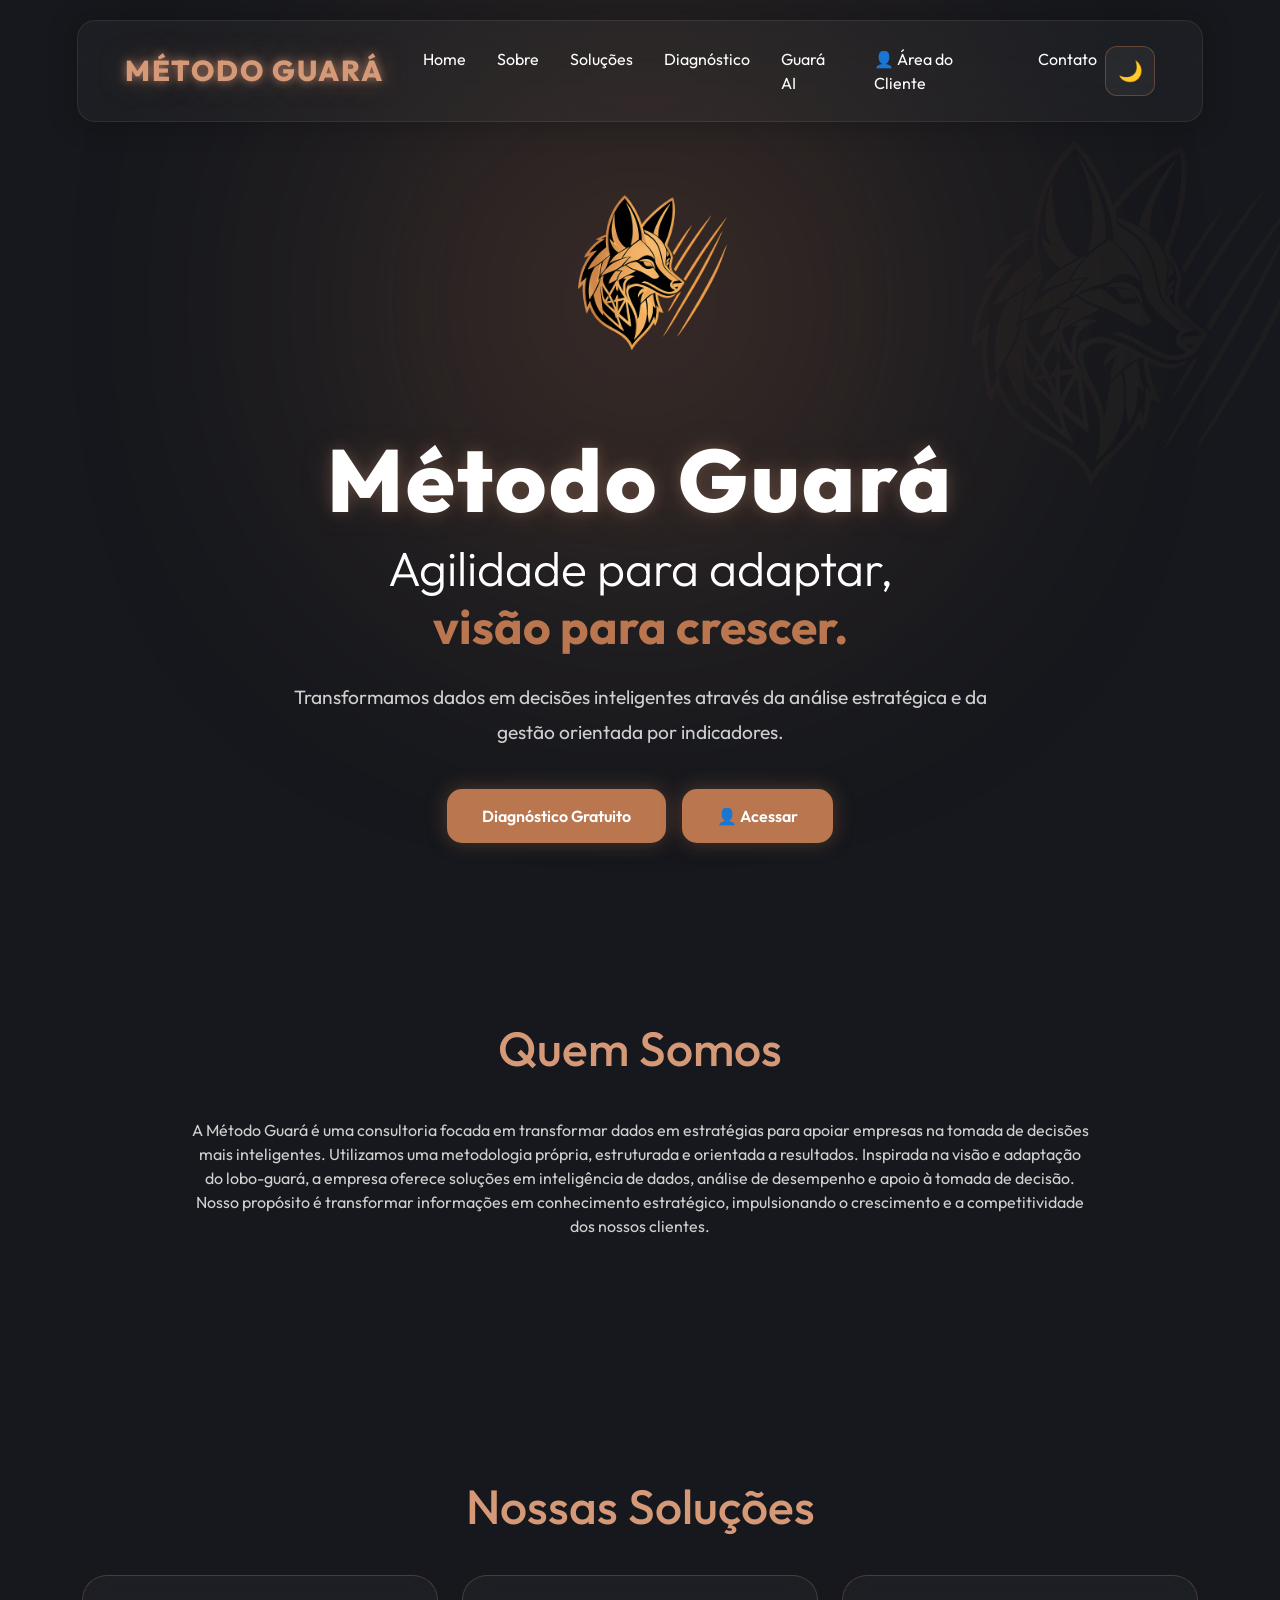
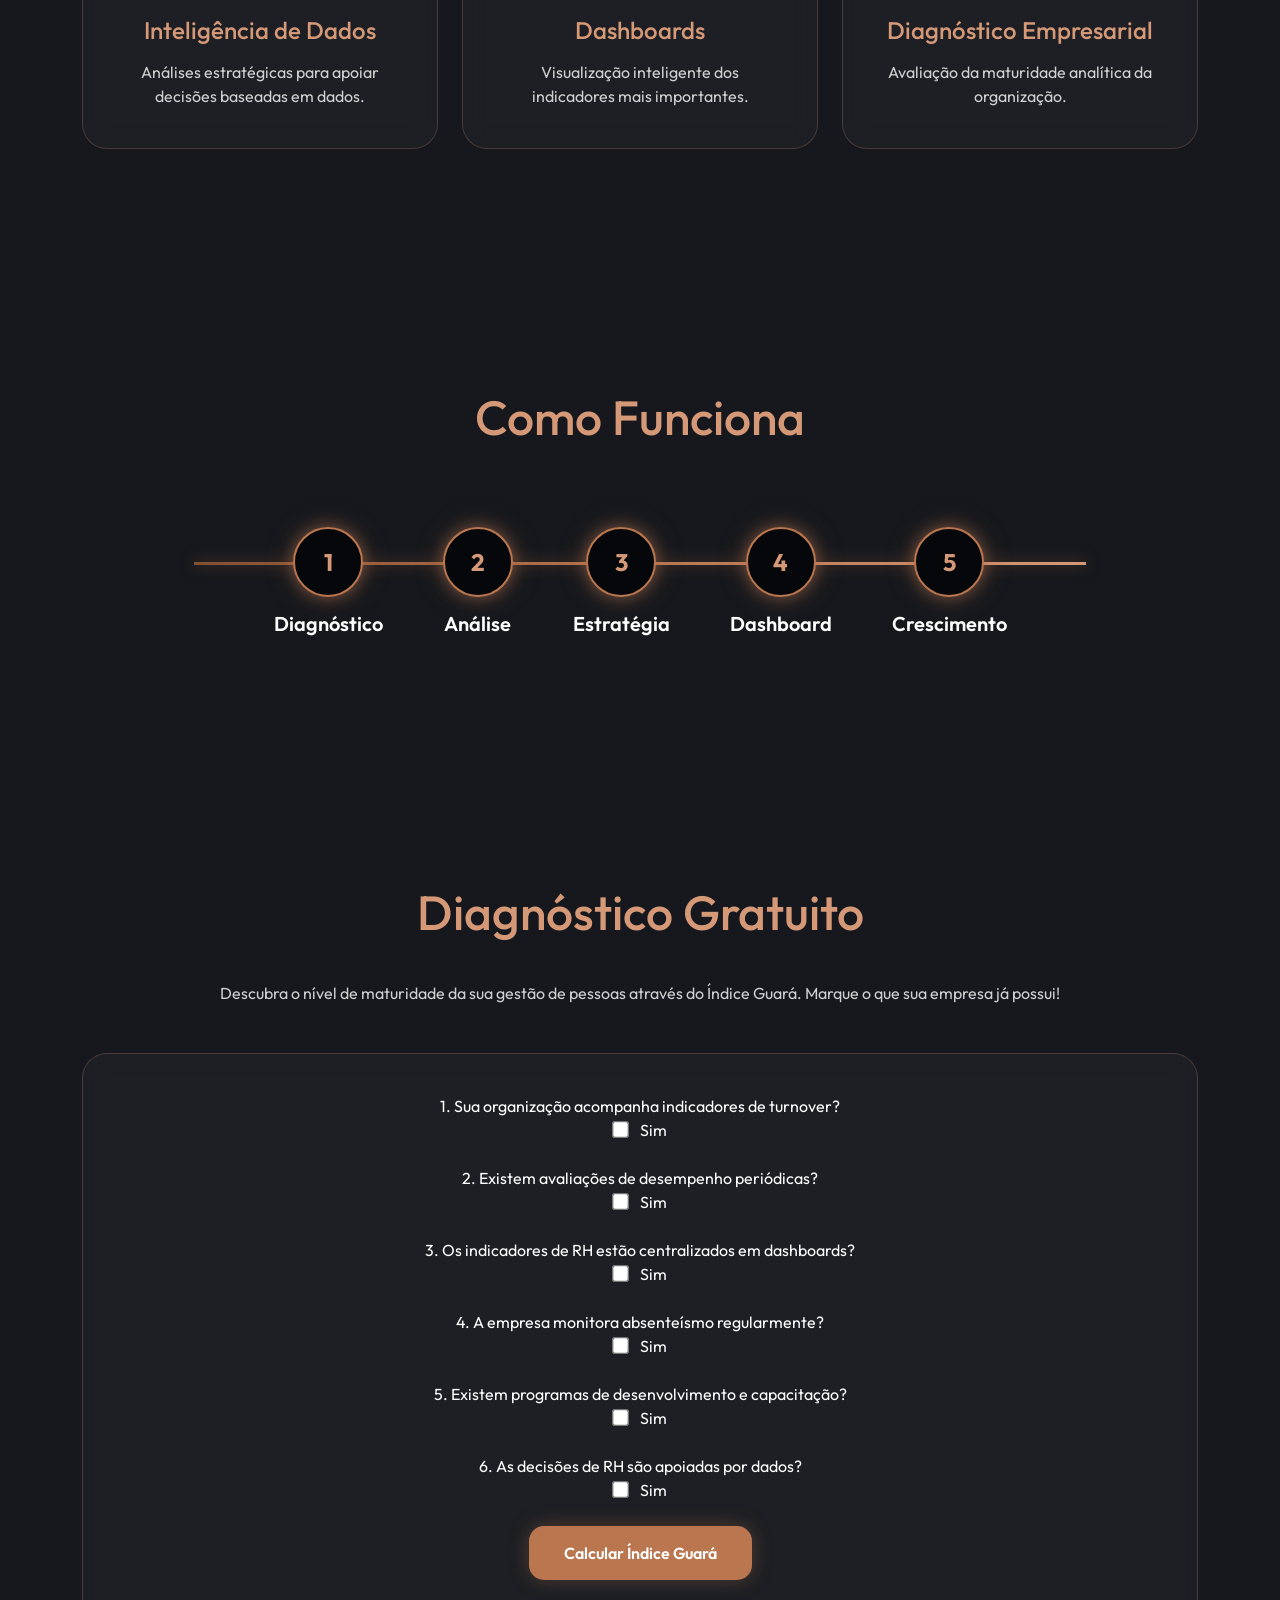
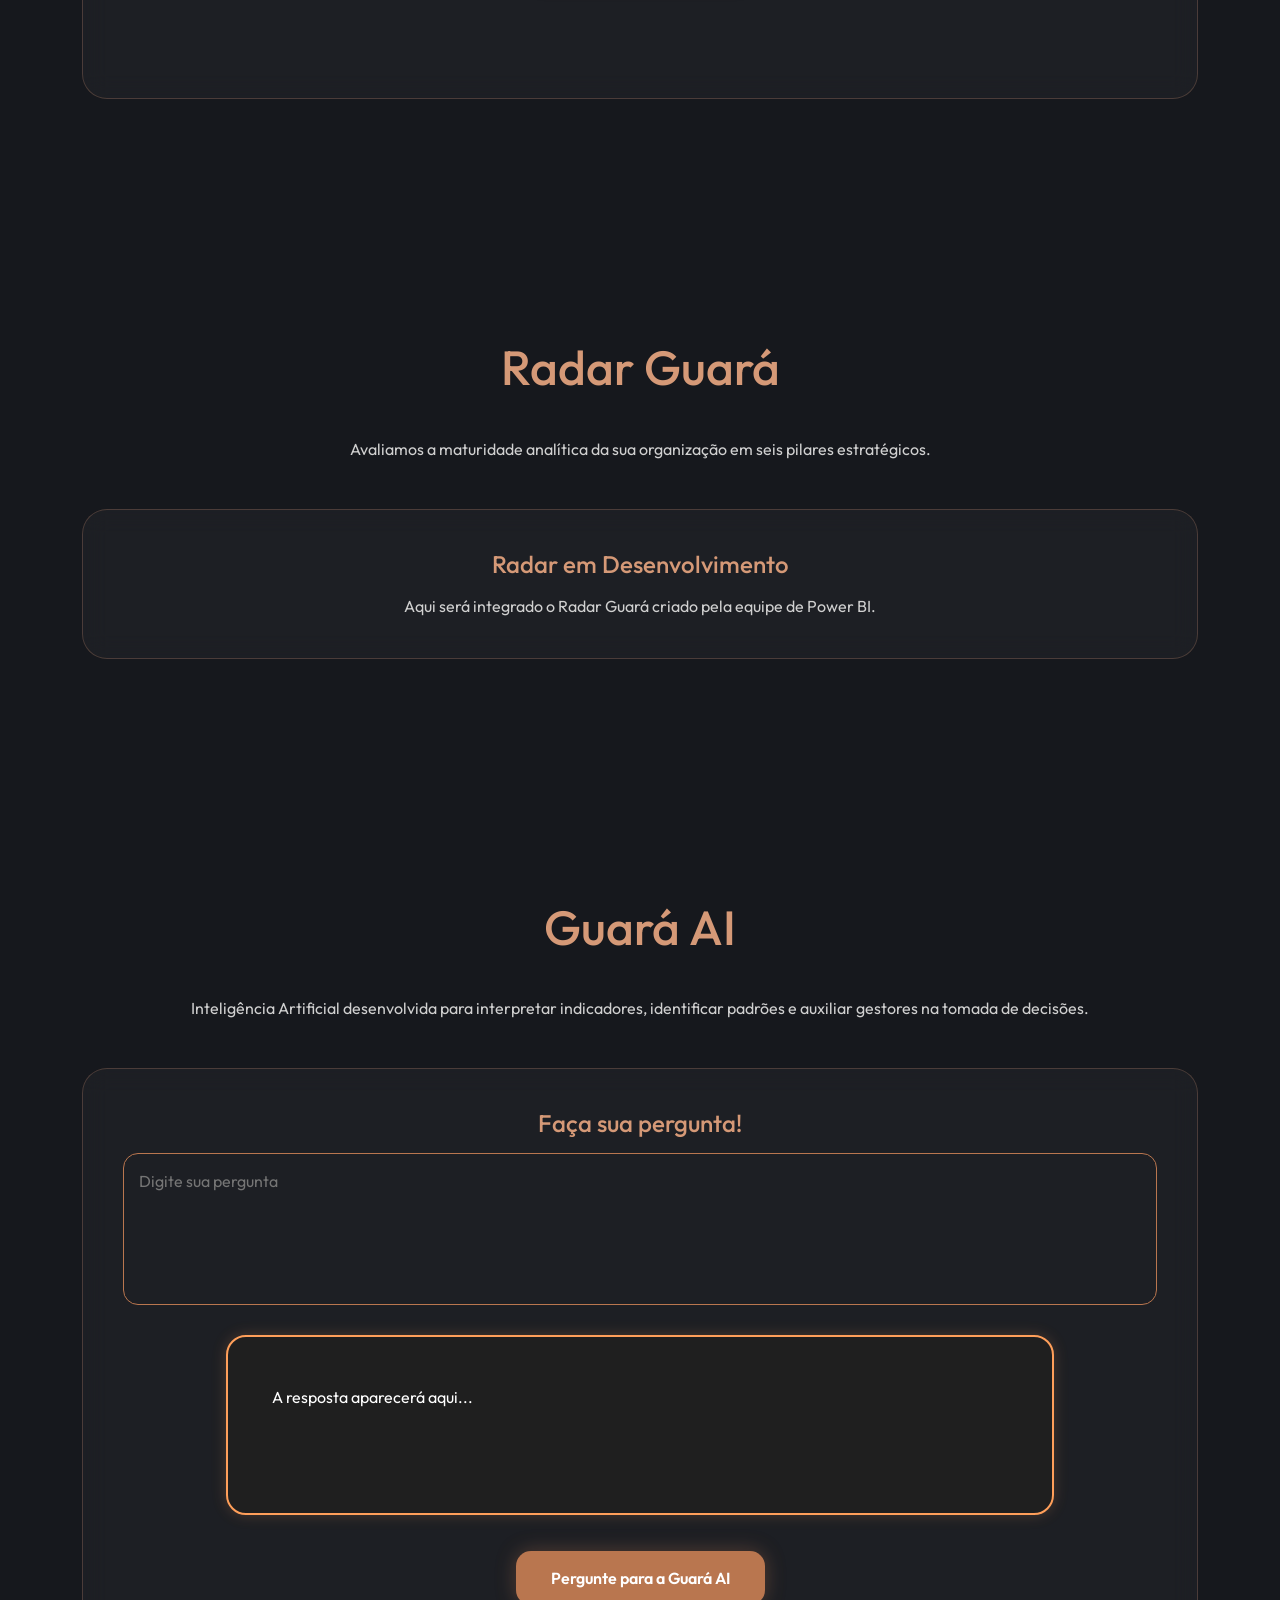
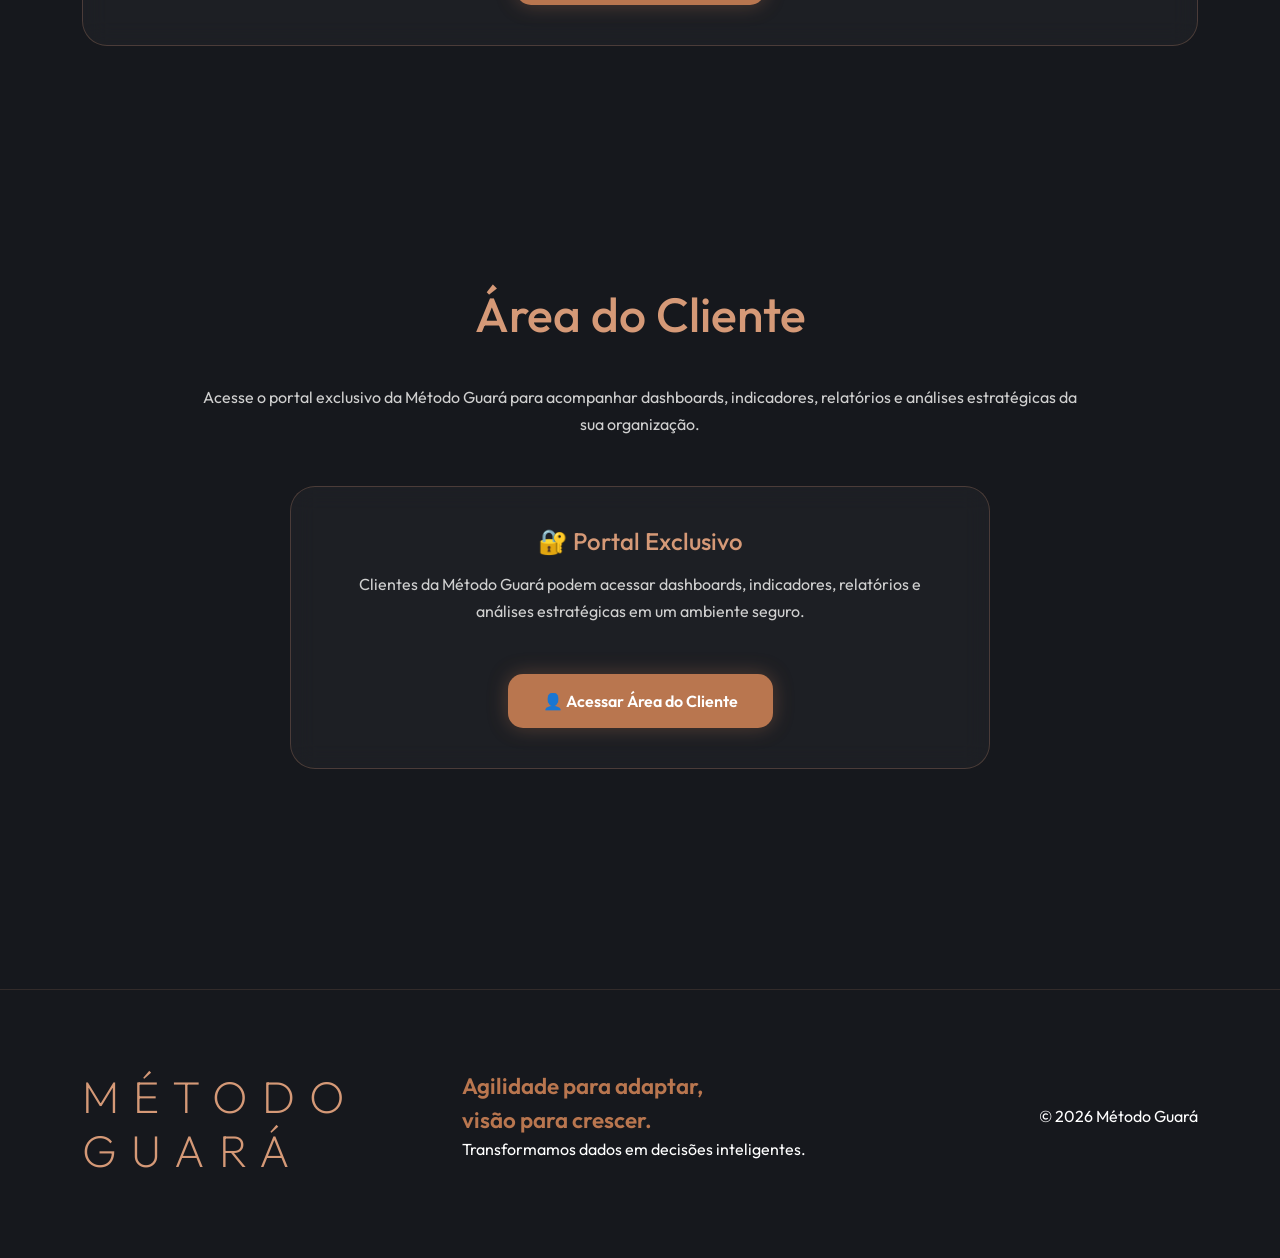
==== commit 62567c65: "Integração Área do Cliente 1/3" ====
--- a/index.html
+++ b/index.html
@@ -66,7 +66,7 @@
                     <a class="nav-link" href="#guara-ai">Guará AI</a>
                         </li>
                     <li class="nav-item">
-                        <a class="nav-link" href="#dashboard">Dashboard</a>
+                        <a class="nav-link" href="#cliente">👤 Área do Cliente</a>
                     </li>
 
                     <li class="nav-item">
@@ -124,8 +124,9 @@
                     Diagnóstico Gratuito
                 </button>
 
-                <button class="btn-guara-outline">
-                    Conhecer Solução
+                <button class="btn-guara"
+                onclick="document.getElementById('cliente').scrollIntoView({behavior:'smooth'})">
+                    👤 Acessar
                 </button>
 
             </div>
@@ -434,28 +435,34 @@
 
 </section>
 
-    <!-- DASHBOARD -->
-
-    <section id="dashboard" class="secao">
+    <!-- CLIENTE -->
+
+    <section id="cliente" class="secao">
 
         <div class="container">
 
             <h3 data-aos="fade-up">
-                Dashboard Inteligente
+                Área do Cliente
             </h3>
 
             <p data-aos="fade-up">
-                Visualização estratégica dos indicadores da organização.
-            </p>
+        Acesse o portal exclusivo da Método Guará para acompanhar dashboards, indicadores, relatórios e análises estratégicas da sua organização.
+        </p>
 
             <div class="card-guara mt-5"
                  data-aos="zoom-in">
 
-                <h4>Power BI</h4>
-
-                <p>
-                    Área reservada para integração do dashboard.
-                </p>
+                <h4>🔐 Portal Exclusivo</h4>
+
+        <p>
+        Clientes da Método Guará podem acessar dashboards,
+        indicadores, relatórios e análises estratégicas em um ambiente seguro.
+    </p>
+
+        <button id="btnCliente"
+                class="btn-guara mt-4">
+            👤 Acessar Área do Cliente
+        </button>
 
             </div>
 
--- a/style.css
+++ b/style.css
@@ -656,4 +656,49 @@
     box-shadow: 0 0 15px rgba(255, 159, 90, 0.2);
 
     overflow-y: auto;
+}
+
+body.light-mode .resposta-guara {
+    background: #ffffff;
+    color: #333333;
+    border: 2px solid #B9764F;
+}
+
+body.light-mode #perguntaGuara {
+    background: #ffffff;
+    color: #333333;
+    border: 2px solid #B9764F;
+}
+
+body.light-mode #perguntaGuara::placeholder {
+    color: #777777;
+}
+
+body.light-mode .resposta-guara {
+    box-shadow: 0 0 12px rgba(185, 118, 79, 0.15);
+}
+
+body.light-mode #respostaGuara {
+    background: white !important;
+    color: #333 !important;
+    border: 2px solid #B9764F !important;
+}
+
+#cliente .card-guara {
+    max-width: 700px;
+    margin: 0 auto;
+    text-align: center;
+}
+
+#cliente h4 {
+    margin-bottom: 15px;
+}
+
+#cliente p {
+    margin-bottom: 25px;
+    line-height: 1.7;
+}
+
+#btnCliente {
+    min-width: 250px;
 }
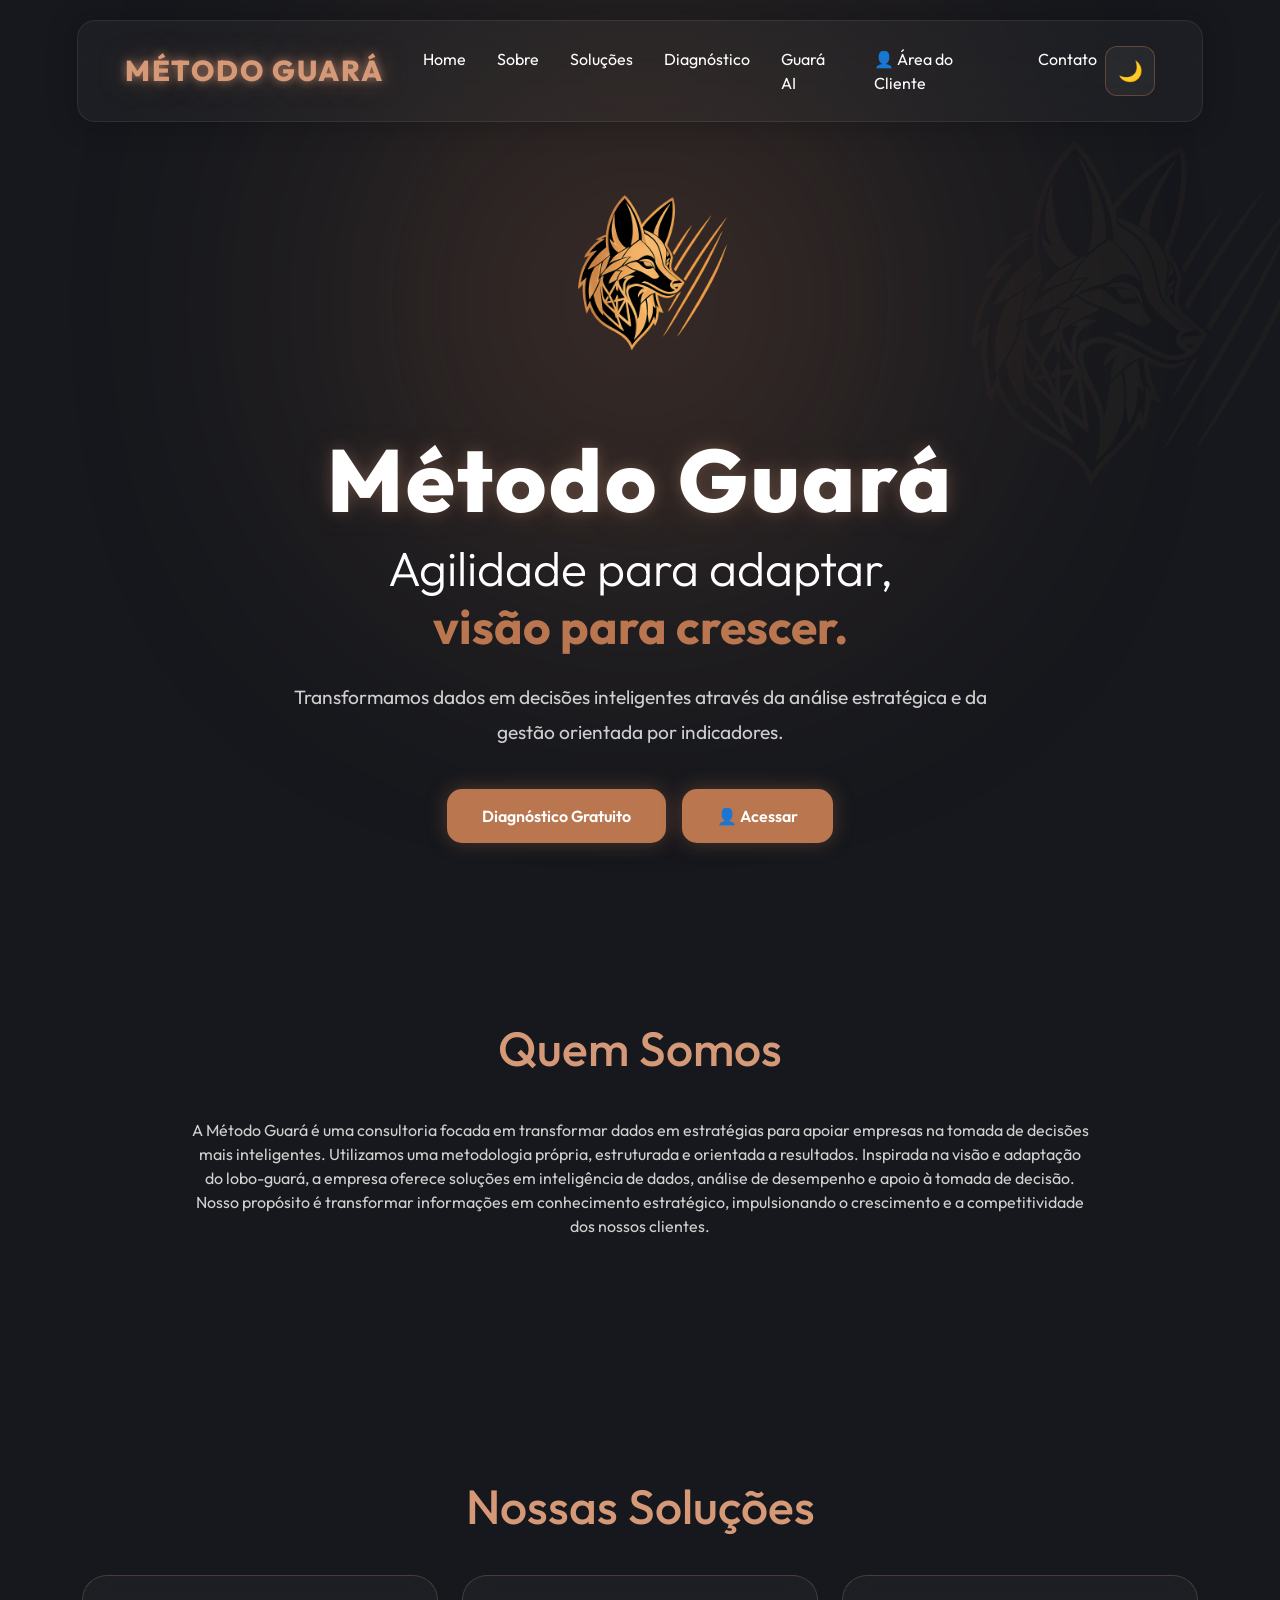
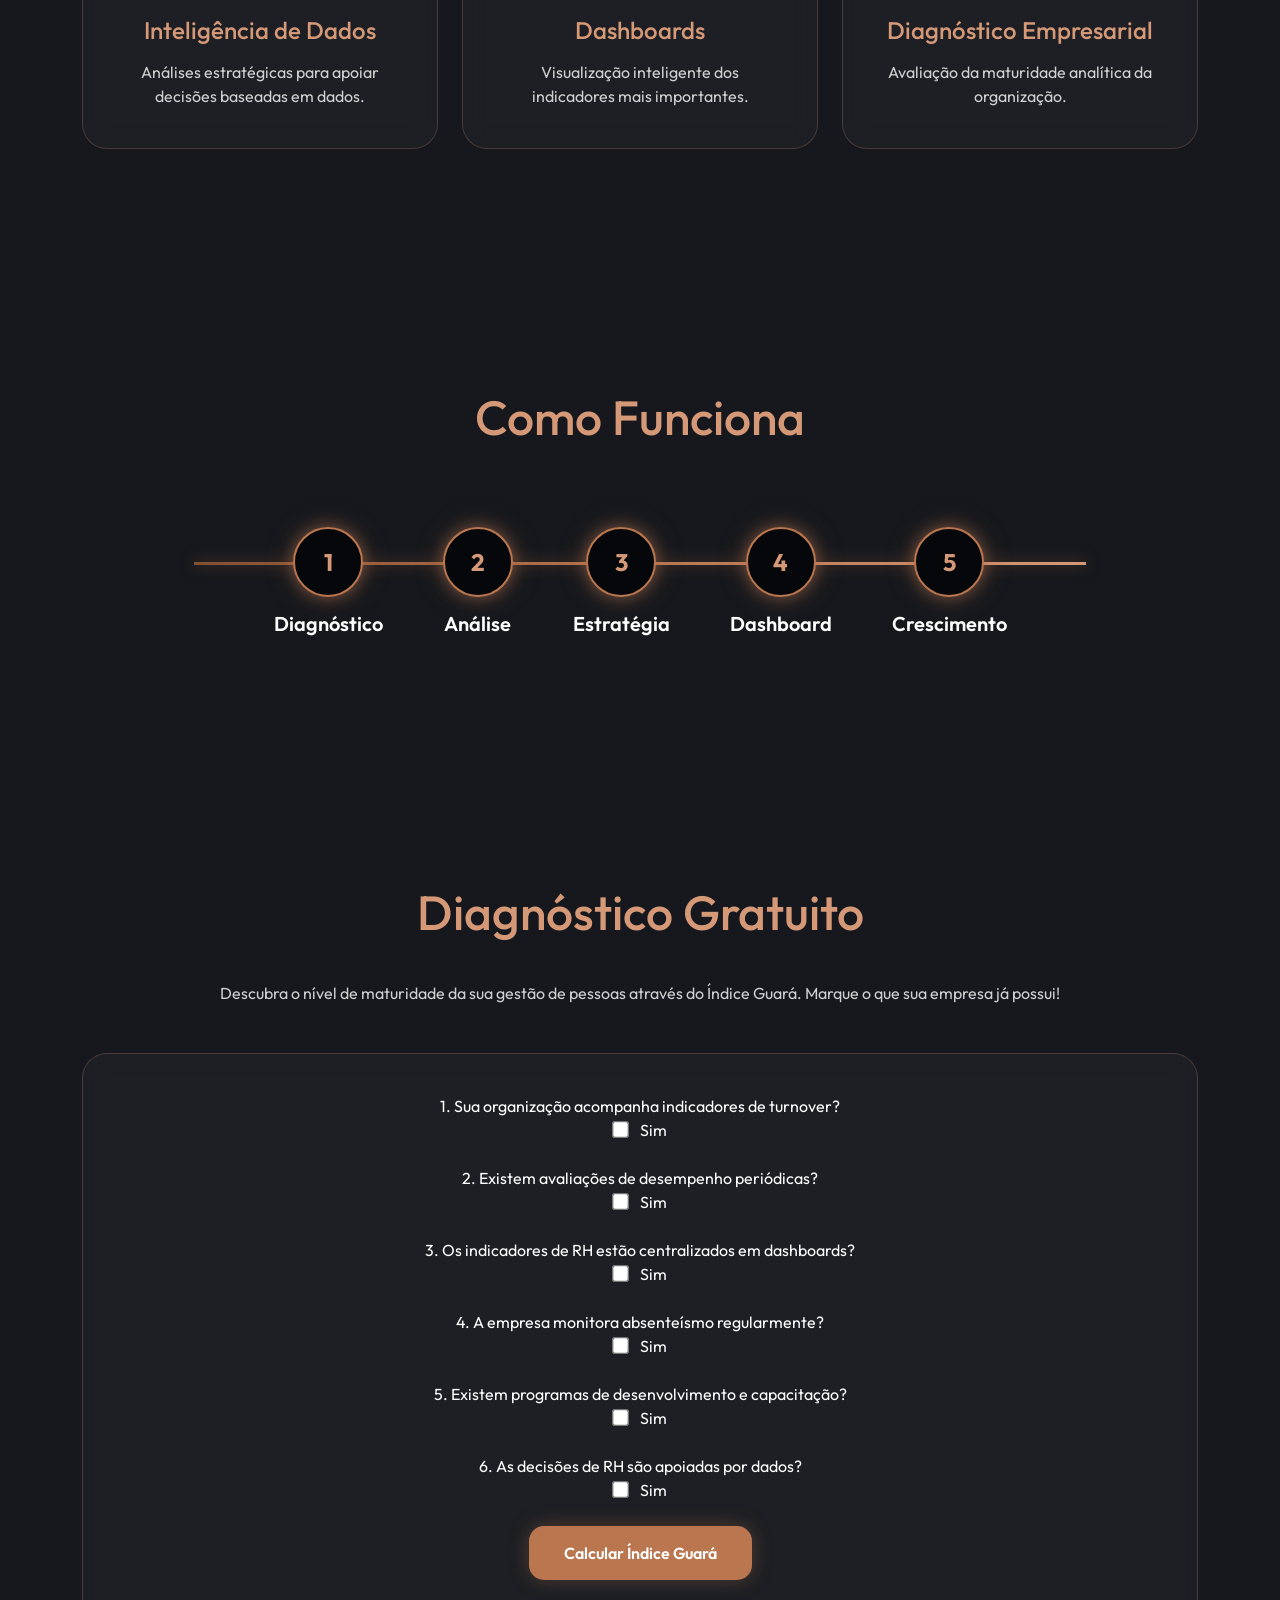
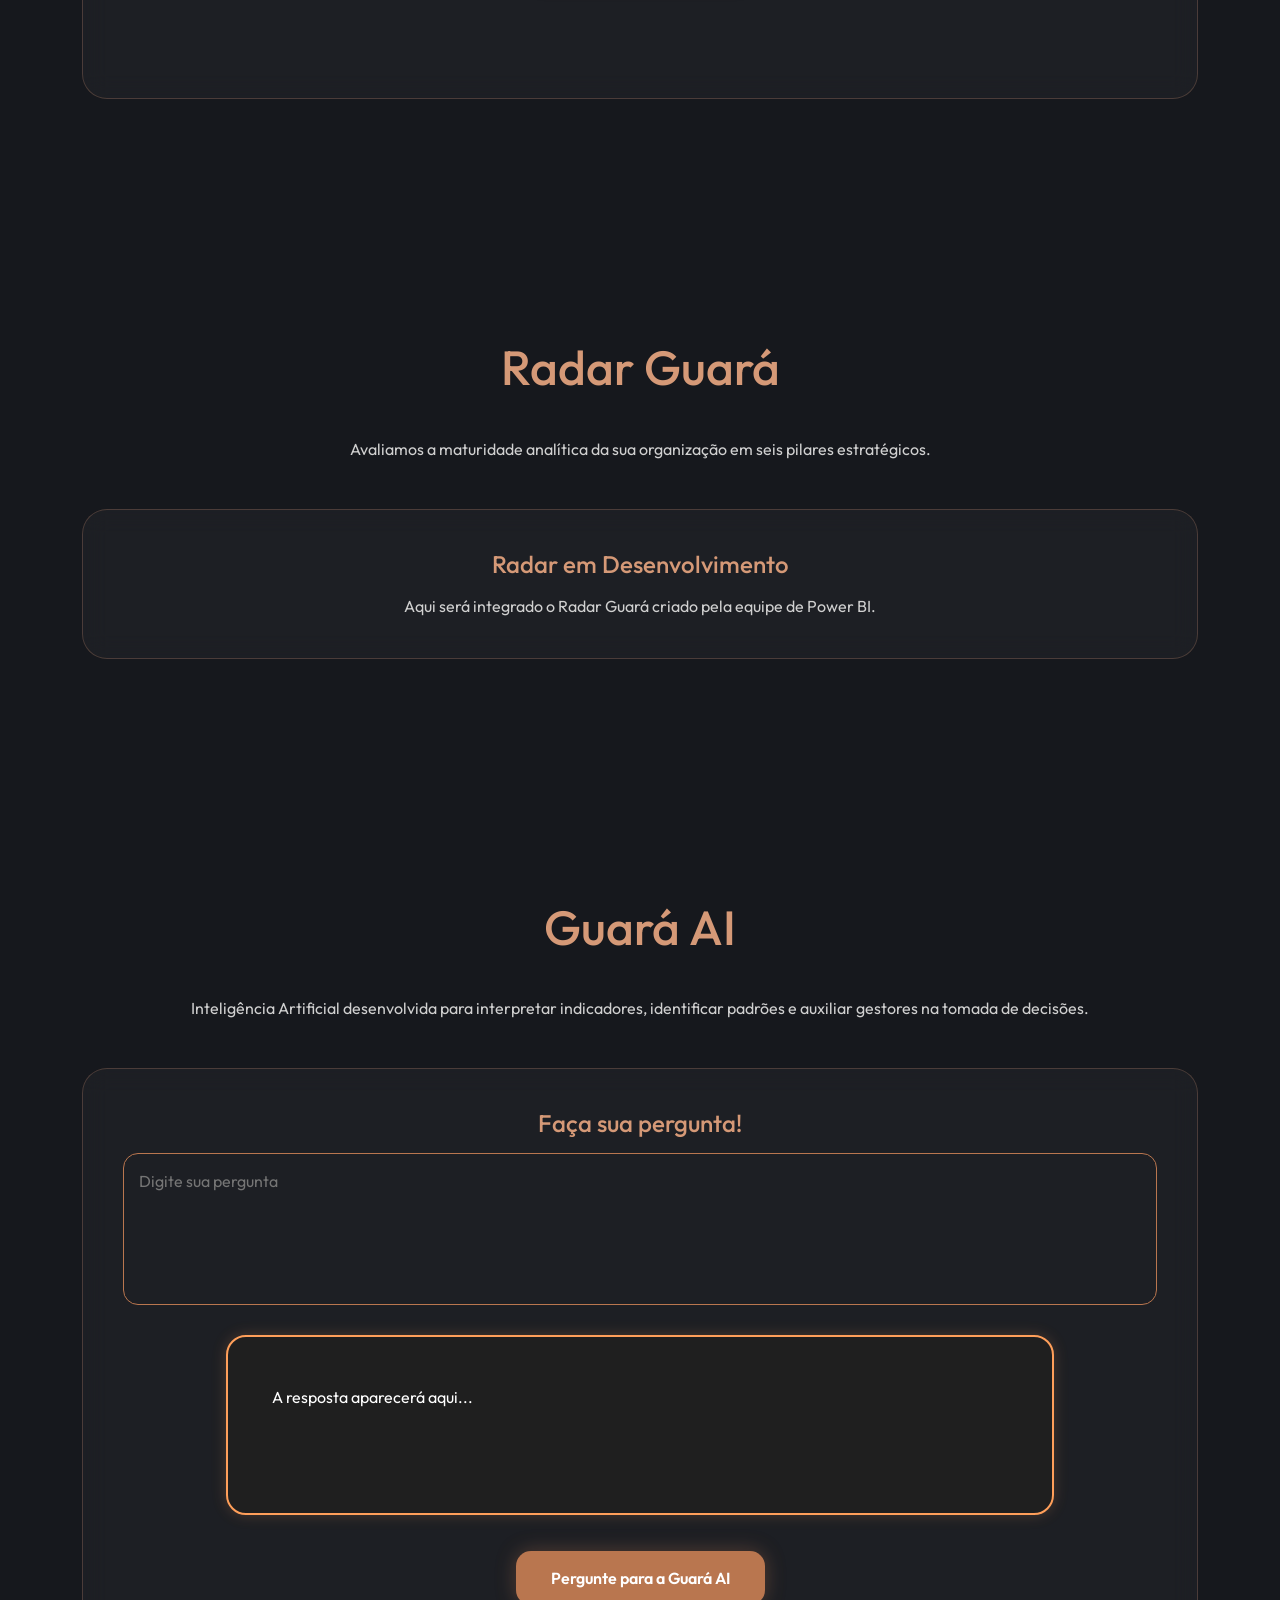
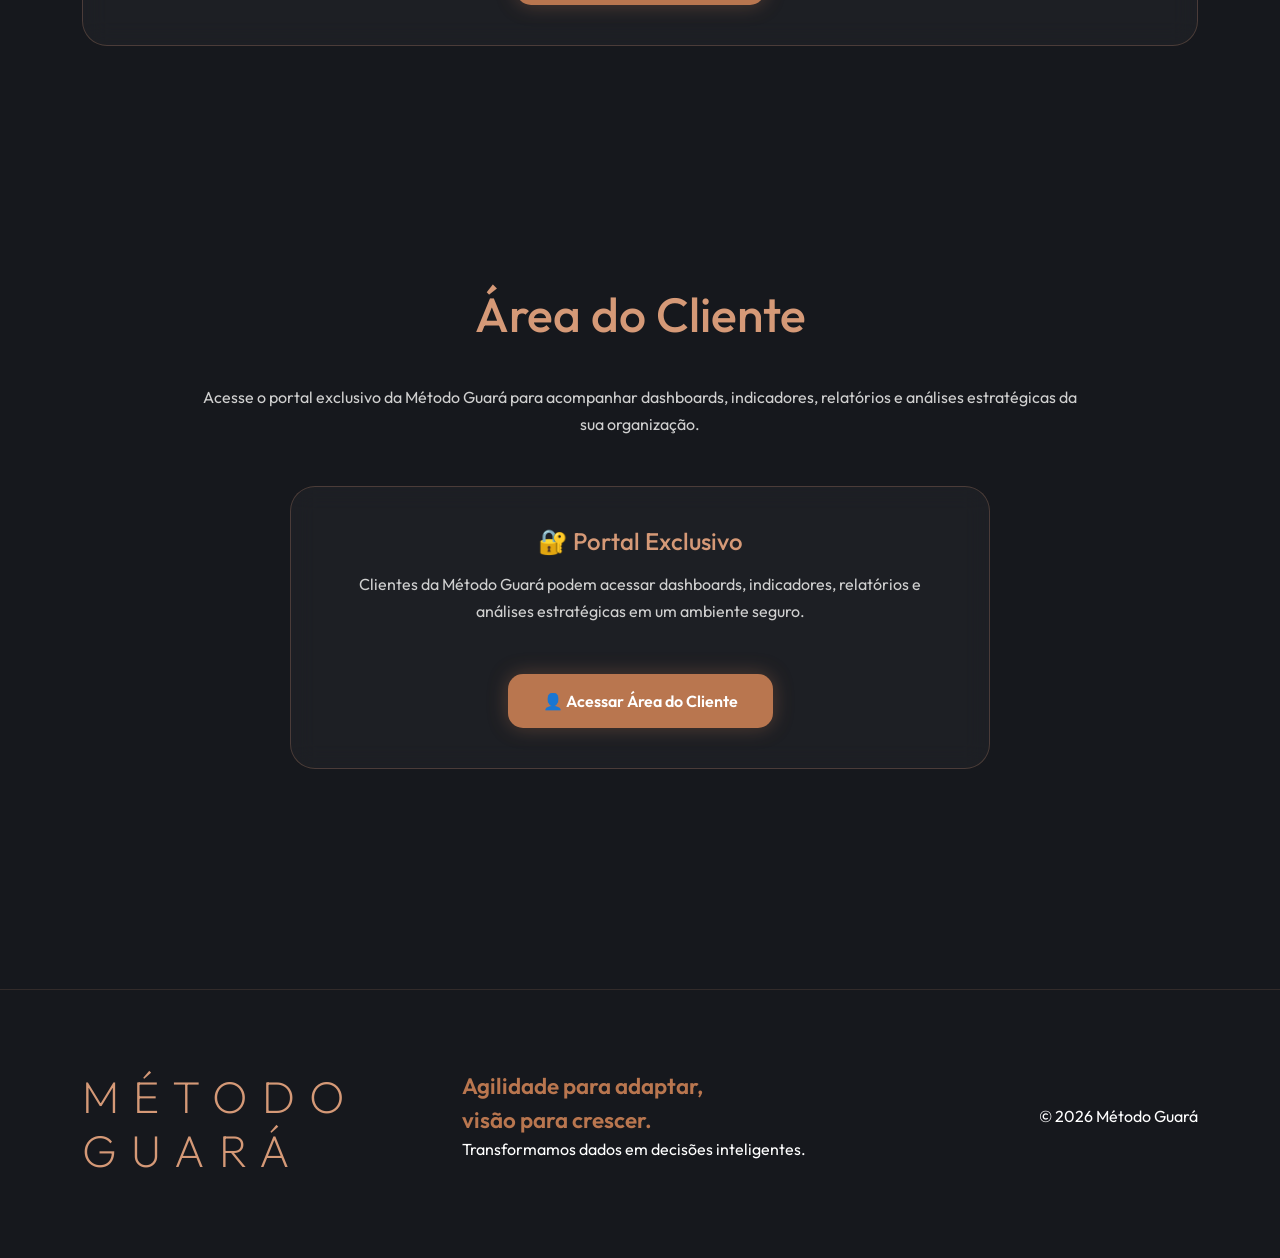
==== commit d956e859: "Adicionando área do cliente 2/3" ====
--- a/index.html
+++ b/index.html
@@ -460,7 +460,8 @@
     </p>
 
         <button id="btnCliente"
-                class="btn-guara mt-4">
+                class="btn-guara mt-4"
+                onclick="window.location.href='login.html'">
             👤 Acessar Área do Cliente
         </button>
 
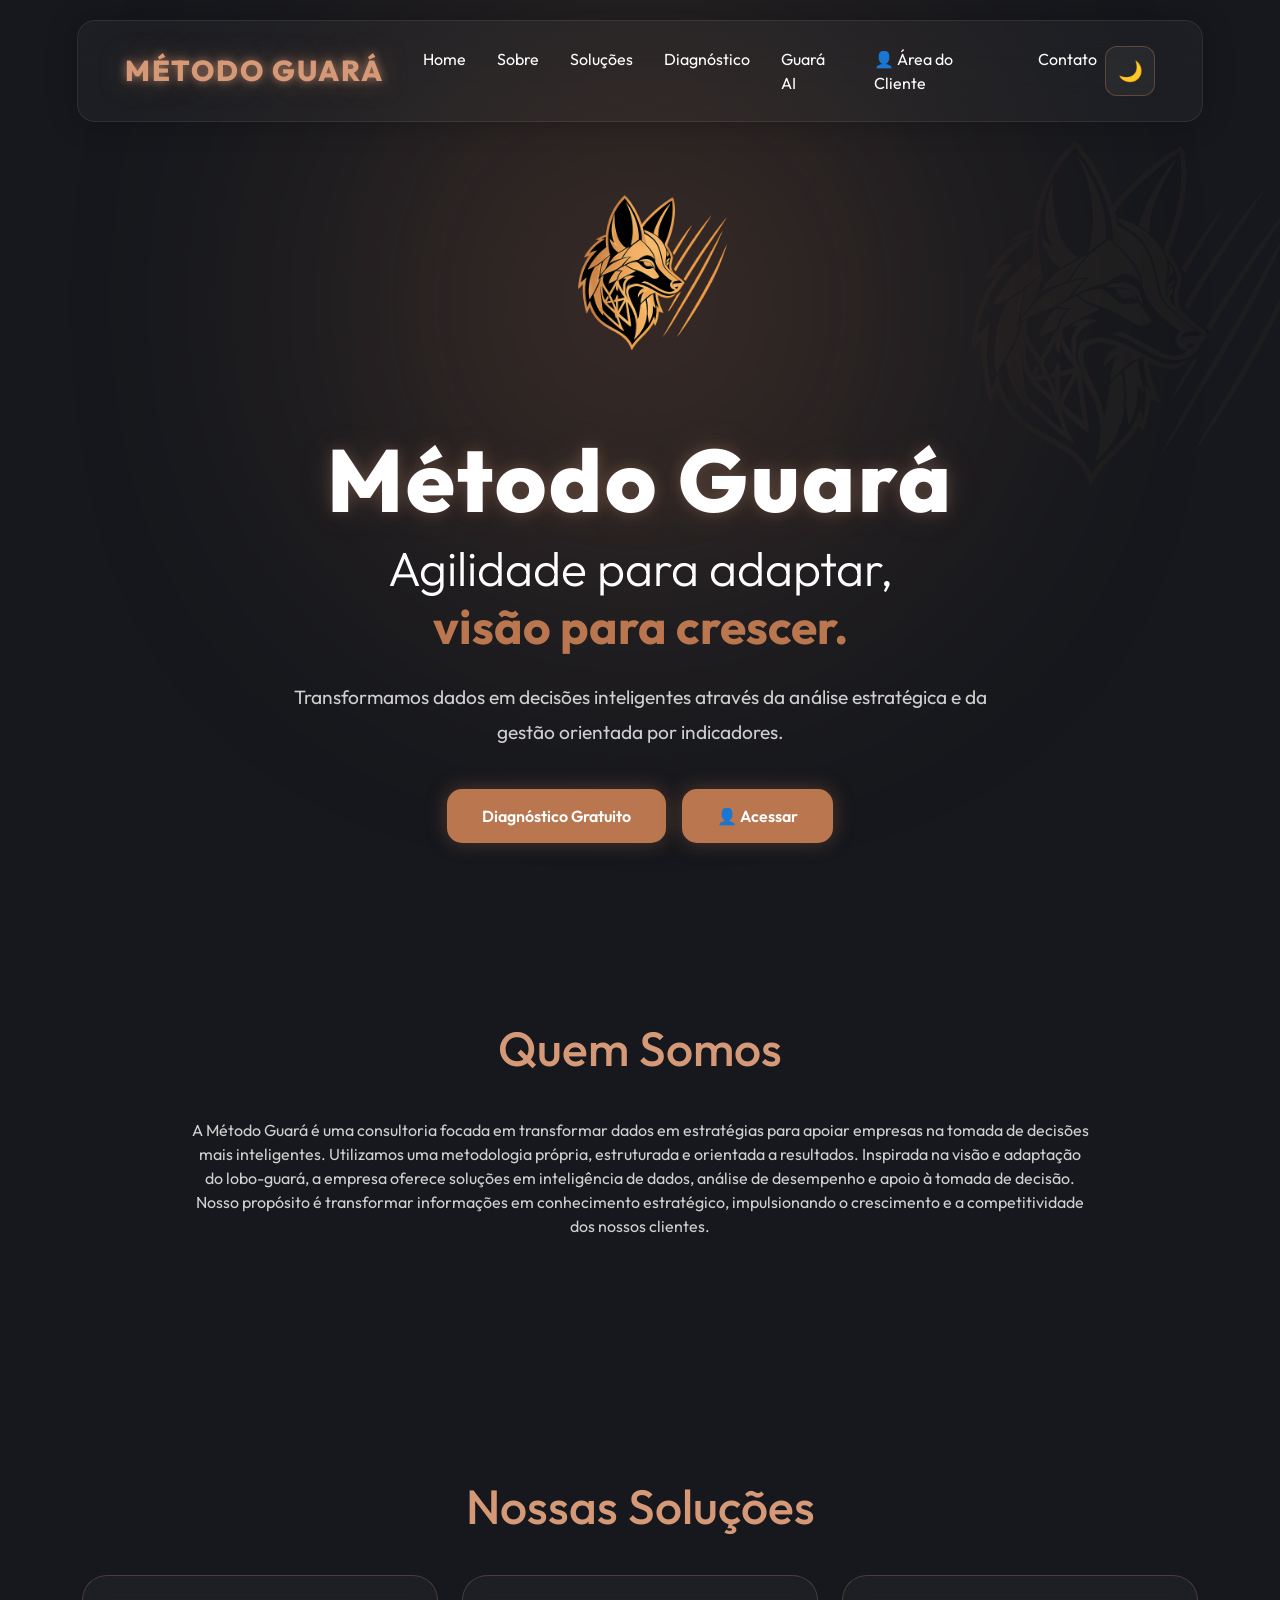
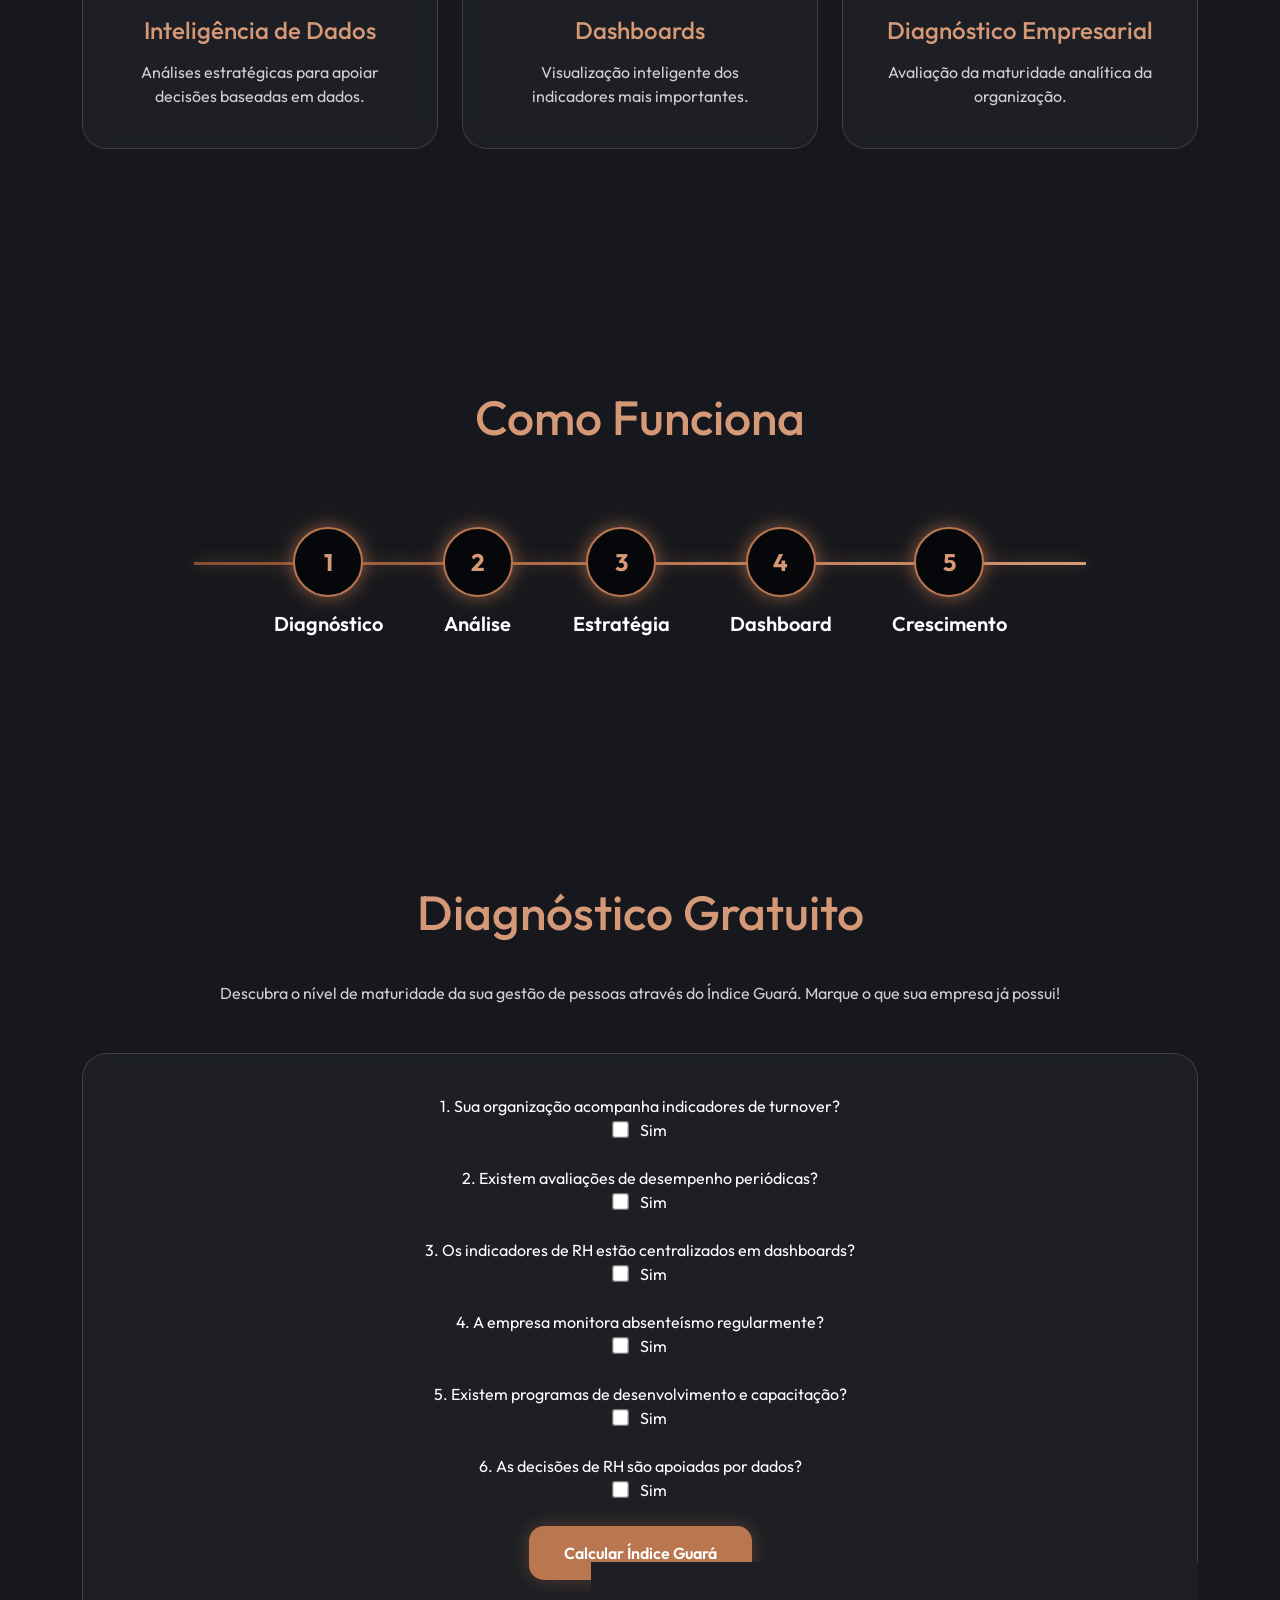
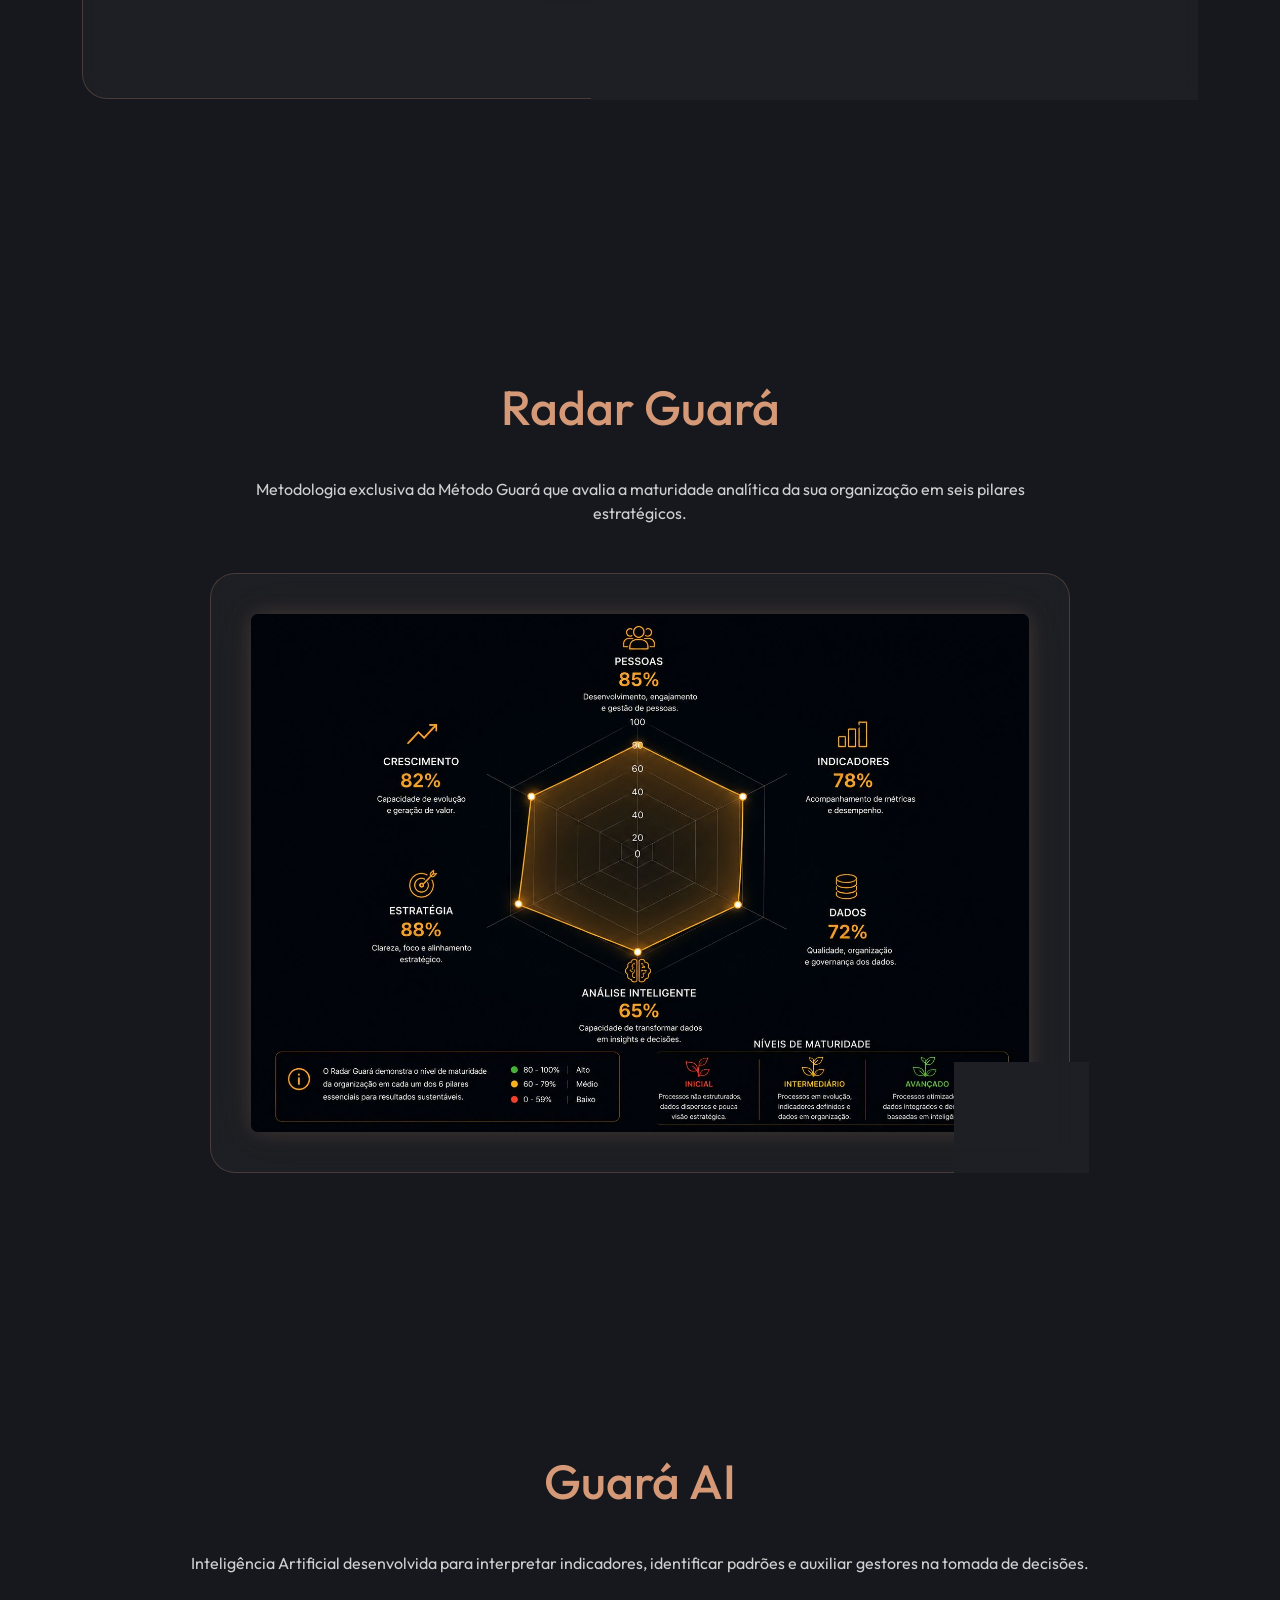
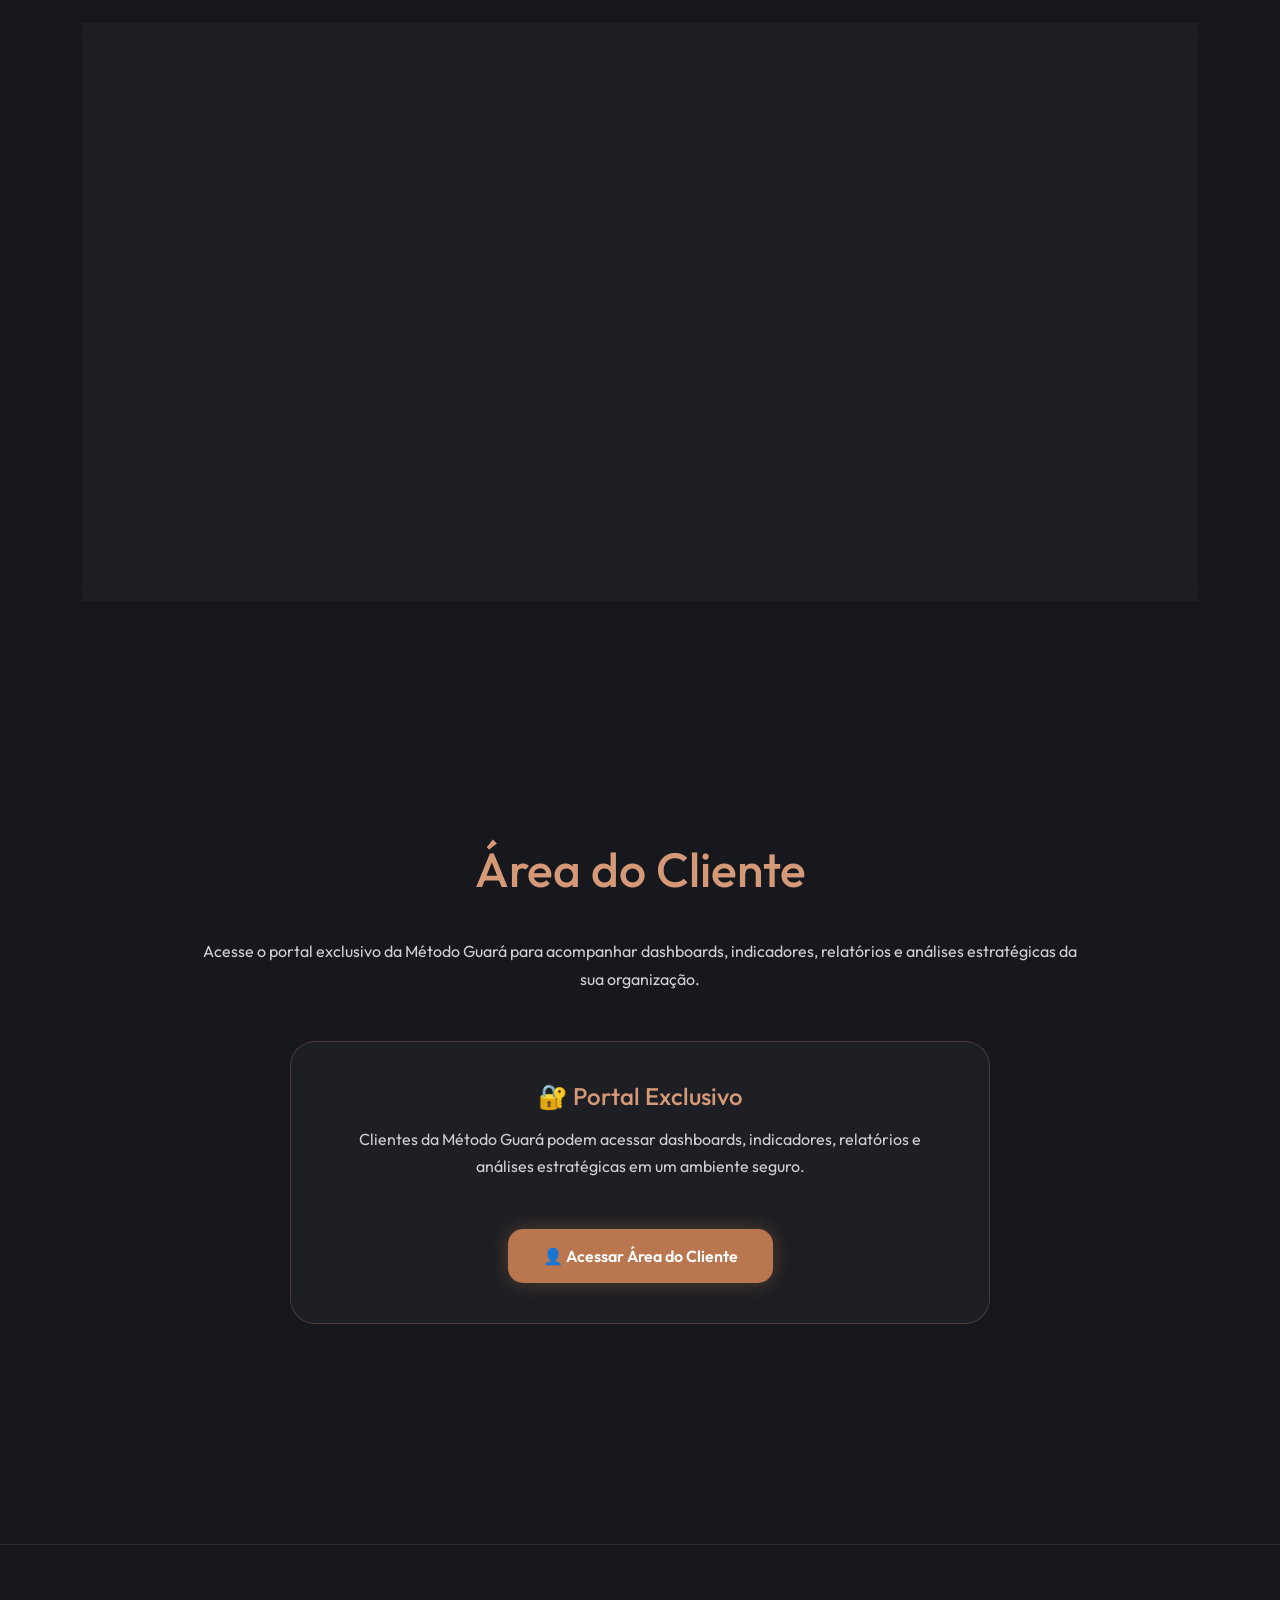
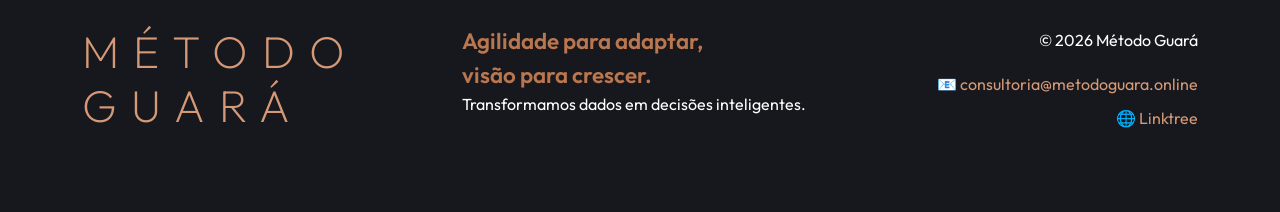
==== commit 4968f40a: "Adicionando Radar Guará e contatos" ====
--- a/index.html
+++ b/index.html
@@ -361,14 +361,14 @@
 
     <section id="diagnostico" class="secao">
 
-        <div class="container">
+        <div class="radar-container">
 
             <h3 data-aos="fade-up">
                 Radar Guará
             </h3>
 
             <p data-aos="fade-up">
-                Avaliamos a maturidade analítica da sua organização em seis pilares estratégicos.
+                Metodologia exclusiva da Método Guará que avalia a maturidade analítica da sua organização em seis pilares estratégicos.
             </p>
 
             <div class="mt-5"
@@ -376,11 +376,13 @@
 
                 <div class="card-guara">
 
-                    <h4>Radar em Desenvolvimento</h4>
-
-                    <p>
-                        Aqui será integrado o Radar Guará criado pela equipe de Power BI.
-                    </p>
+                    <img src="images/radarguara-black.jpeg"
+                    class="radar-black"
+                    alt="Radar Guará">
+
+                    <img src="images/radarguara-white.jpeg"
+                    class="radar-white"
+                    alt="Radar Guará">
 
                 </div>
 
@@ -507,6 +509,18 @@
                     <p>
                         © 2026 Método Guará
                     </p>
+
+                     <div class="contato-links-footer">
+
+        <a href="mailto:consultoria@metodoguara.online">
+            📧 consultoria@metodoguara.online
+        </a>
+
+        <a href="https://linktr.ee/metodoguara?utm_source=ig&utm_medium=social&utm_content=link_in_bio&fbclid=PAdGRleASgJcVleHRuA2FlbQIxMQBzcnRjBmFwcF9pZA8xMjQwMjQ1NzQyODc0MTQAAadgYLOAvO86OKf4Dx3_ytX39DpUD1H1ZncQTBJEJeyzs2gcogvYHkFXwTD0yw_aem_p-ASLat0GV2KTr_gQ4pGRA" target="_blank">
+            🌐 Linktree
+        </a>
+
+    </div>
 
                 </div>
 
--- a/style.css
+++ b/style.css
@@ -701,4 +701,122 @@
 
 #btnCliente {
     min-width: 250px;
+}
+
+.radar-container{
+
+    max-width: 900px;
+
+    width: 100%;
+
+    margin: 40px auto;
+
+    padding: 0 20px;
+
+    text-align: center;
+
+    overflow: hidden;
+
+}
+
+.radar-container img{
+
+    width: 100%;
+
+    max-width: 100%;
+
+    height: auto;
+
+    display: block;
+
+    margin: 0 auto;
+
+    border-radius: 7px;
+
+    transition: .3s;
+
+}
+
+/* modo escuro */
+
+.radar-black{
+
+    display:block !important;
+}
+
+.radar-white{
+
+    display:none !important; 
+
+}
+
+/* modo claro */
+
+body.light-mode .radar-black{
+
+    display:none !important;
+
+}
+
+body.light-mode .radar-white{
+
+    display:block !important;
+
+}
+
+/* brilho modo escuro */
+
+body:not(.light-mode) .radar-container img{
+
+    box-shadow:
+        0 0 20px rgba(213,153,119,.15),
+        0 0 40px rgba(213,153,119,.08);
+
+}
+
+/* sombra modo claro */
+
+body.light-mode .radar-container img{
+
+    box-shadow:
+        0 10px 30px rgba(0,0,0,.08);
+
+}
+
+.texto-radar{
+
+    max-width:900px;
+
+    margin:30px auto 0 auto;
+
+    line-height:1.8;
+
+}
+
+.contato-links-footer{
+
+    margin-top:20px;
+
+    display:flex;
+
+    flex-direction:column;
+
+    gap:10px;
+
+}
+
+.contato-links-footer a{
+
+    color:#D59977;
+
+    text-decoration:none;
+
+    transition:.3s;
+
+}
+
+.contato-links-footer a:hover{
+
+    color:white;
+
 }
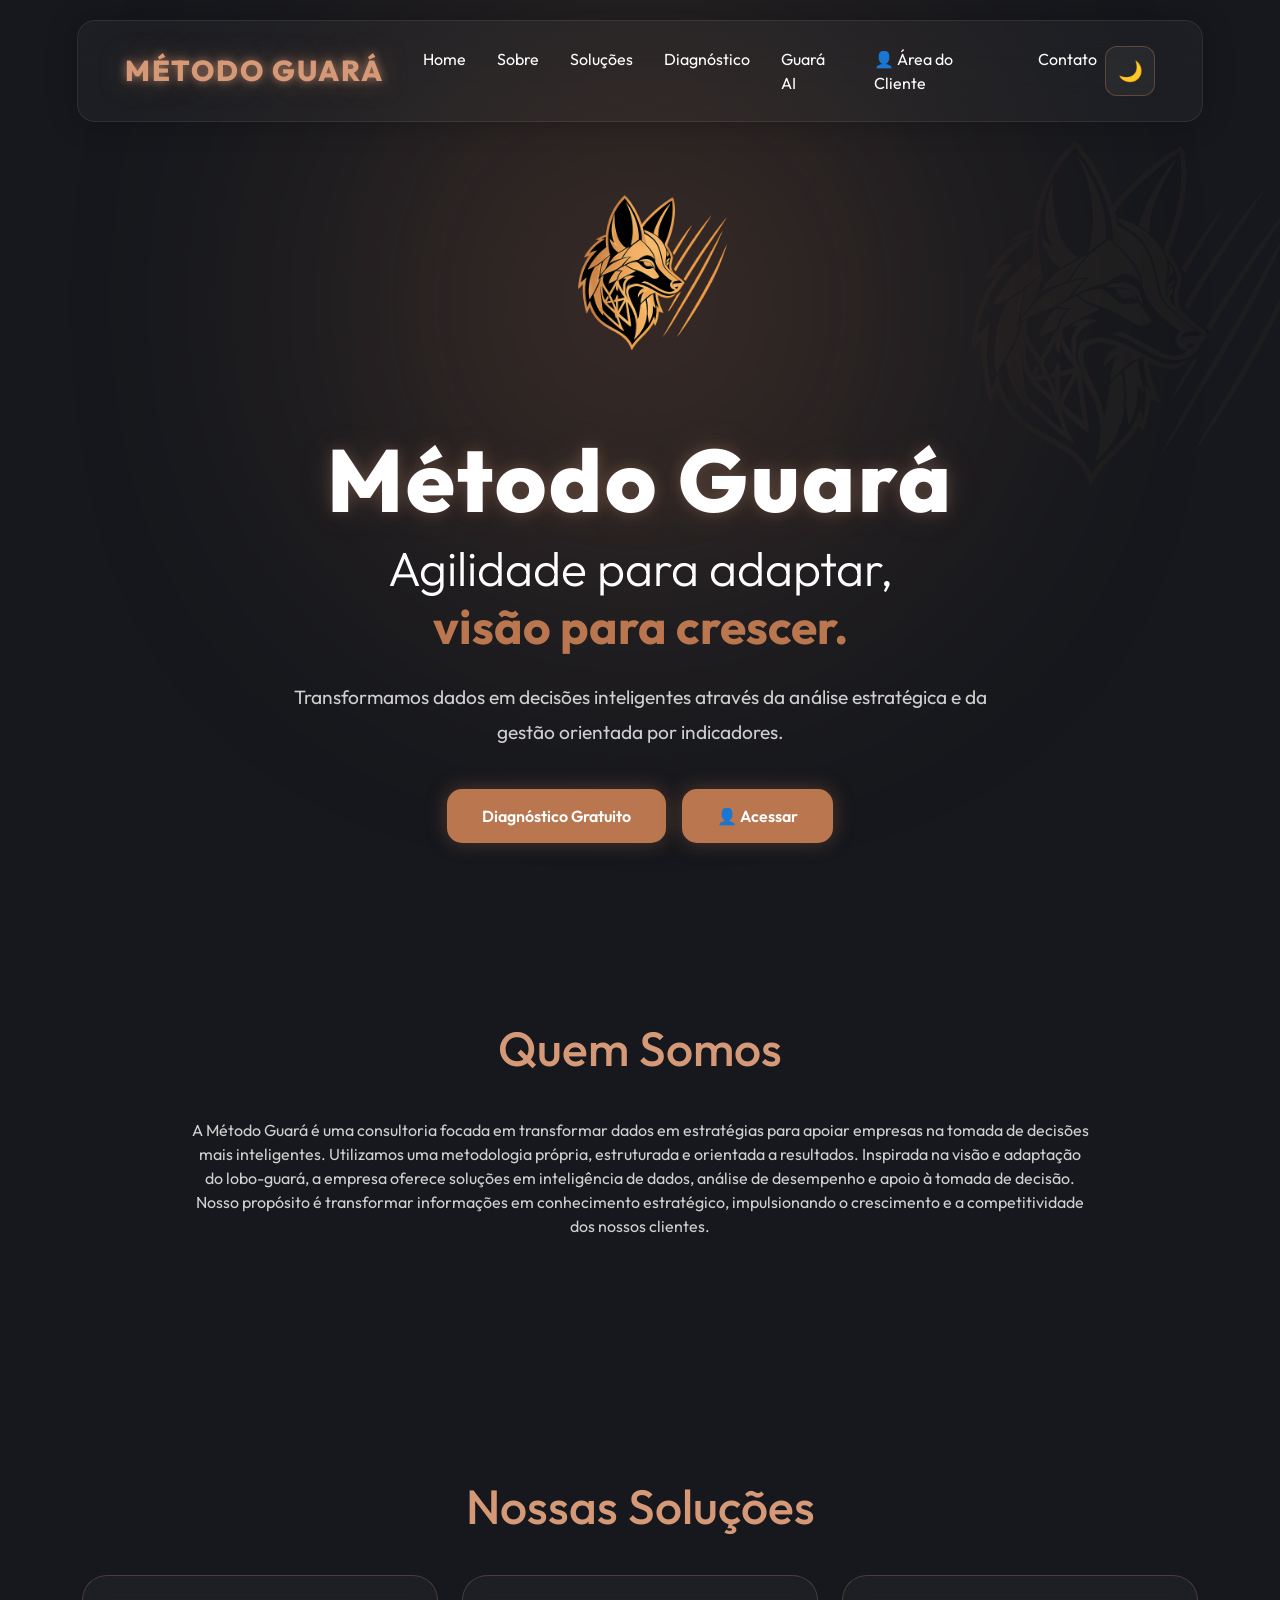
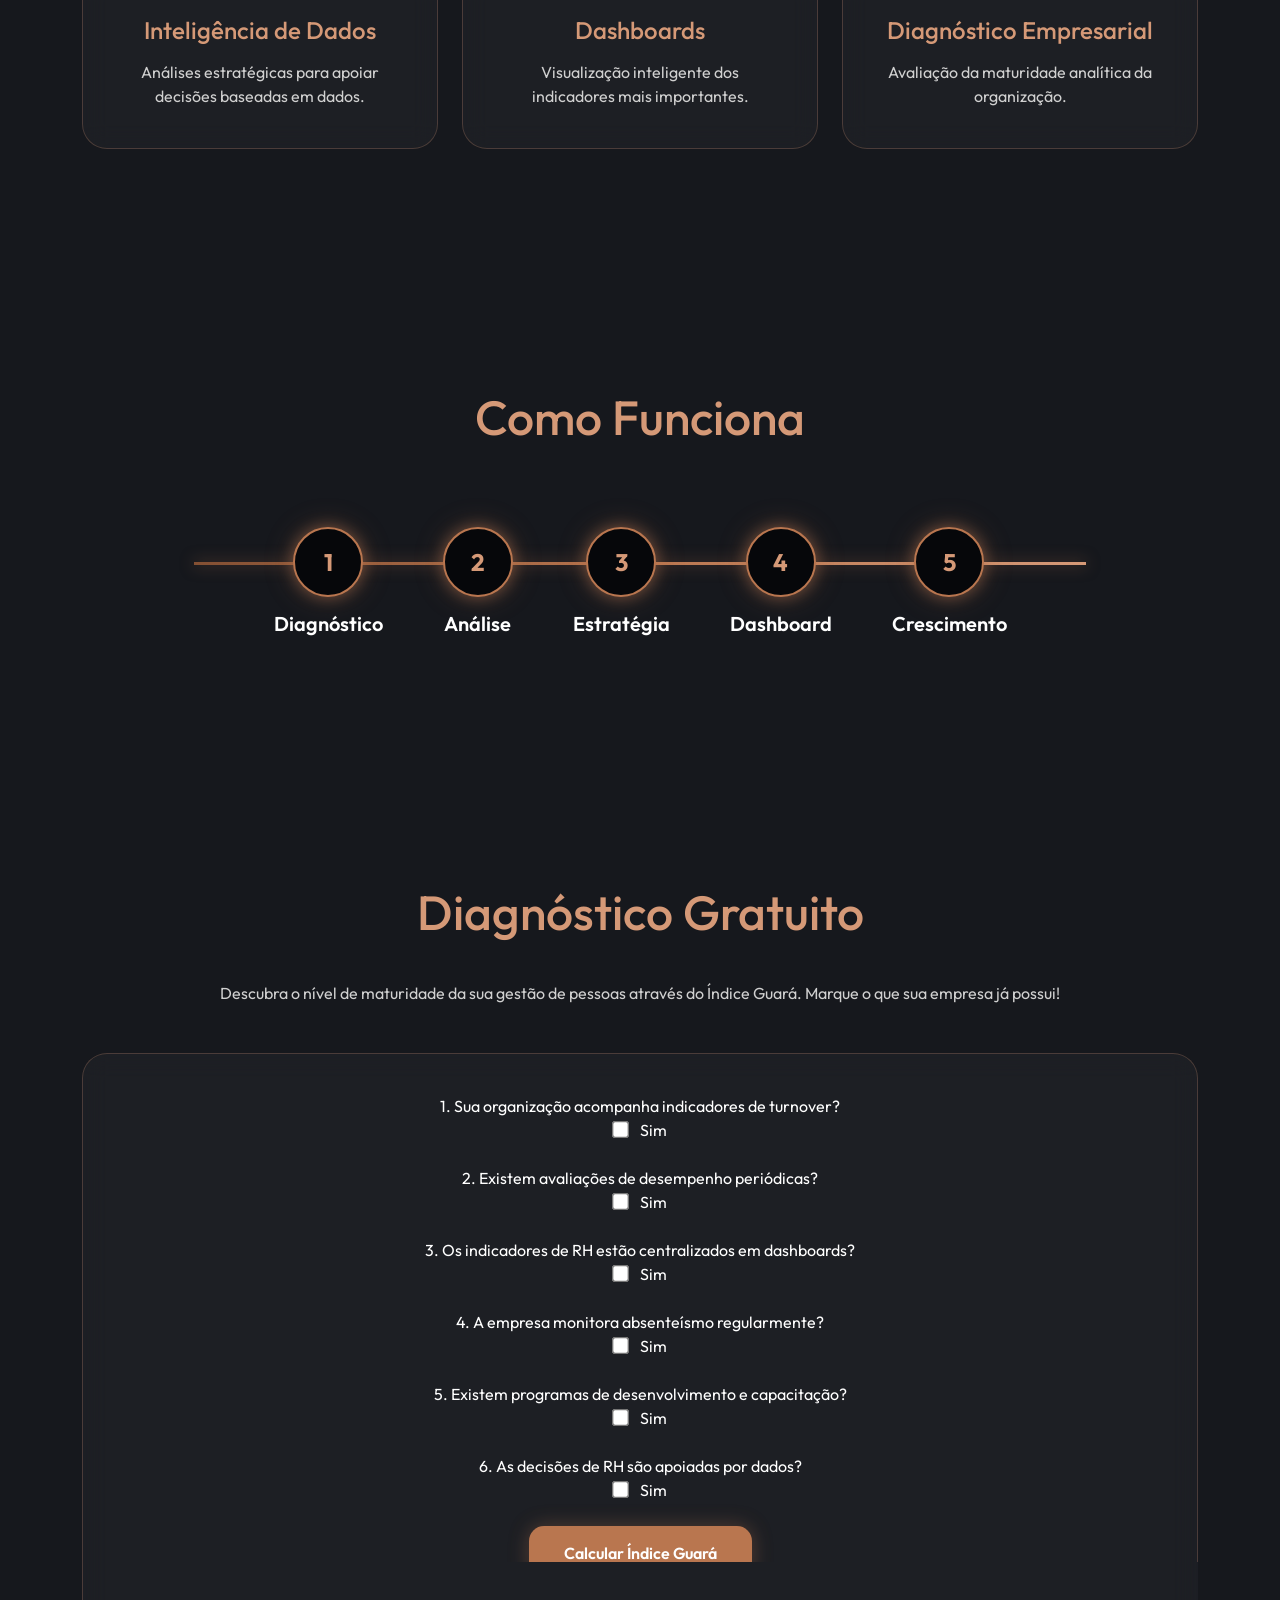
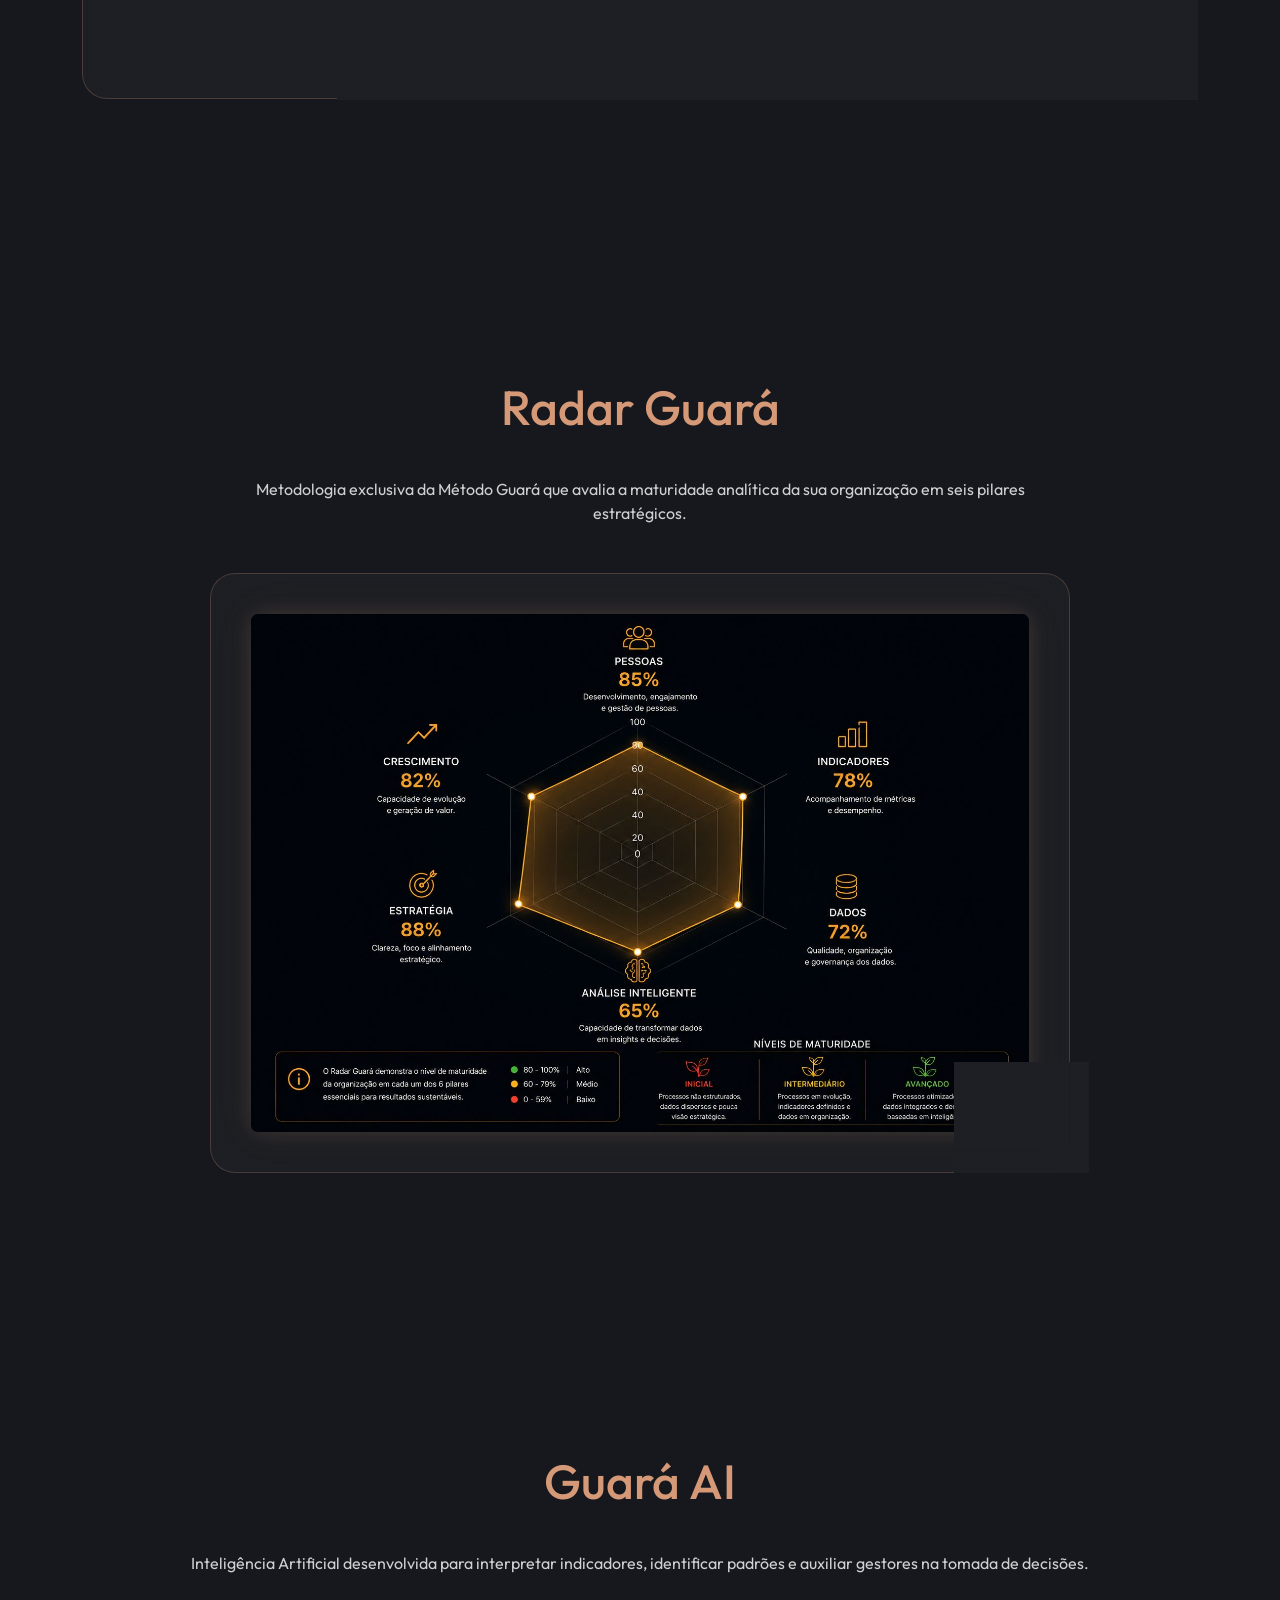
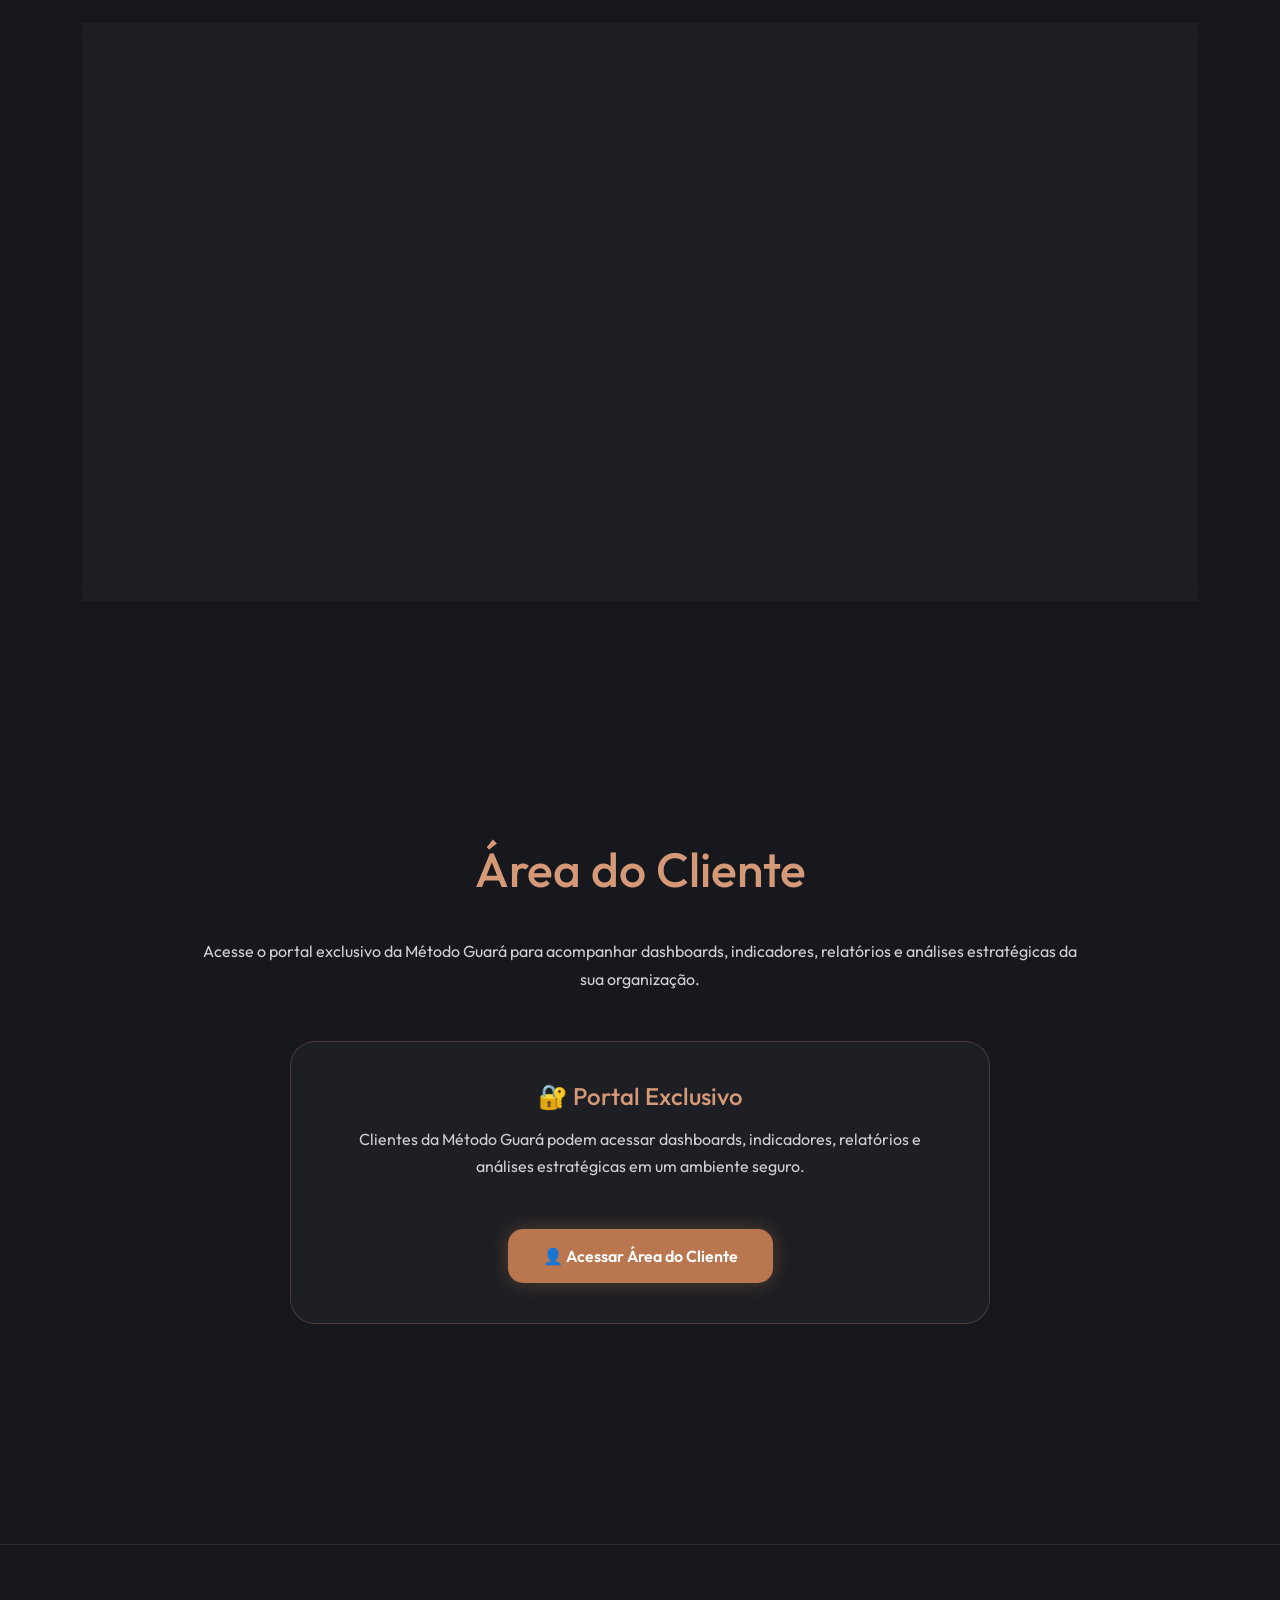
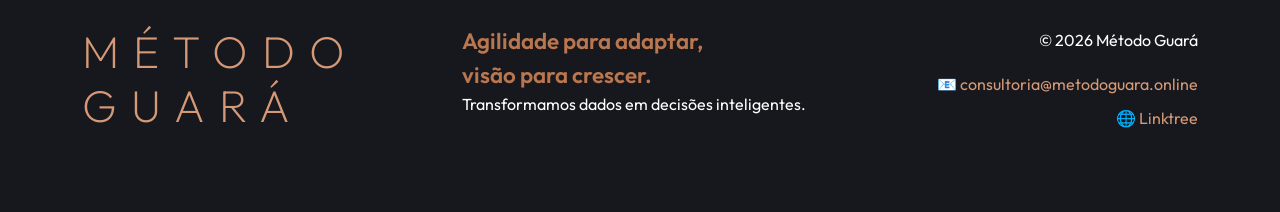
==== commit fcf8c360: "Finalização 2/2" ====
--- a/index.html
+++ b/index.html
@@ -7,6 +7,27 @@
     <meta name="viewport" content="width=device-width, initial-scale=1.0">
 
     <title>Método Guará</title>
+    
+
+<meta name="description"
+      content="A Método Guará transforma dados em decisões estratégicas por meio de dashboards, indicadores, ESG e inteligência de negócios.">
+
+<meta property="og:title"
+      content="Método Guará">
+
+<meta property="og:description"
+      content="Consultoria especializada em análise de dados, ESG e Business Intelligence.">
+
+<meta property="og:image"
+      content="https://metodoguara.online/images/logo.png">
+
+<meta property="og:type"
+      content="website">
+
+    <!-- Favicon -->
+    <link rel="icon" type="image/x-icon" href="/favicon.ico">
+    <link rel="shortcut icon" href="/favicon.ico">
+    <link rel="apple-touch-icon" href="/favicon.ico">
 
     <!-- Bootstrap -->
     <link href="https://cdn.jsdelivr.net/npm/bootstrap@5.3.3/dist/css/bootstrap.min.css" rel="stylesheet">
@@ -383,7 +404,7 @@
                     <img src="images/radarguara-white.jpeg"
                     class="radar-white"
                     alt="Radar Guará">
-
+                    
                 </div>
 
             </div>
@@ -509,8 +530,8 @@
                     <p>
                         © 2026 Método Guará
                     </p>
-
-                     <div class="contato-links-footer">
+                    
+                    <div class="contato-links-footer">
 
         <a href="mailto:consultoria@metodoguara.online">
             📧 consultoria@metodoguara.online
@@ -520,8 +541,9 @@
             🌐 Linktree
         </a>
 
-    </div>
-
+
+                </div>
+                
                 </div>
 
             </div>
--- a/style.css
+++ b/style.css
@@ -438,7 +438,7 @@
 
     margin-top:80px;
 
-    flex-wrap:wrap;
+    flex-wrap:nowrap;
 }
 
 .linha-guara{
@@ -536,6 +536,51 @@
     color:white;
 
     font-weight:600;
+}
+
+/* RESPONSIVO TIMELINE */
+
+@media (max-width: 768px){
+
+    .timeline-guara{
+        flex-direction: column;
+        align-items: flex-start;
+        gap: 45px;
+        margin-top: 50px;
+        padding-left: 30px;
+    }
+
+    .linha-guara{
+        width: 3px;
+        height: calc(100% - 70px);
+        left: 64px;
+        top: 35px;
+        background: linear-gradient(
+            180deg,
+            #845033,
+            #B9764F,
+            #D59977
+        );
+    }
+
+    .etapa{
+        width: 100%;
+        display: flex;
+        align-items: center;
+        text-align: left;
+        gap: 20px;
+    }
+
+    .etapa h5{
+        margin: 0;
+        font-size: 1.5rem;
+    }
+
+    .circulo-guara{
+        margin: 0;
+        flex-shrink: 0;
+    }
+
 }
 
 /* DIAGNÓSTICO */
@@ -819,4 +864,212 @@
 
     color:white;
 
+}
+
+/* ---------- SUBTÍTULO ---------- */
+
+.subtitulo{
+
+    color:#BEBEBE;
+
+    margin-bottom:30px;
+
+    font-size:16px;
+
+    line-height:1.5;
+
+}
+
+/* ---------- CARDS ---------- */
+
+.cliente-card{
+
+    display:flex;
+    justify-content:space-between;
+    align-items:center;
+
+    background:#31343A;
+
+    padding:18px 24px;
+
+    border-radius:18px;
+
+    margin-bottom:18px;
+
+    border:1px solid #444;
+
+    transition:.3s;
+
+}
+
+.cliente-card:hover{
+
+    transform:translateY(-3px);
+
+    box-shadow:0 12px 35px rgba(0,0,0,.35);
+
+}
+
+/* ---------- TÍTULOS ---------- */
+
+.cliente-card h3{
+
+    color:white;
+
+    font-size:18px;
+
+    margin:0 0 6px;
+
+}
+
+.cliente-card p{
+
+    color:#BEBEBE;
+
+    font-size:14px;
+
+    line-height:1.4;
+
+    margin:0;
+
+}
+
+/* ---------- CARD PERCORRE ---------- */
+
+.btn-percorre{
+
+    background:#6D3EFF;
+
+    color:white;
+
+    border:none;
+
+    width:140px;
+
+    height:50px;
+
+    border-radius:12px;
+
+    cursor:pointer;
+
+    font-size:15px;
+
+    font-weight:600;
+
+    transition:.3s;
+
+}
+
+.btn-percorre:hover{
+
+    background:#5933DD;
+
+}
+
+/* ---------- BOTÃO LOBO ---------- */
+
+.btn-lobo{
+
+    background:#E57E25;
+
+    color:white;
+
+    border:none;
+
+    width:140px;
+
+    height:50px;
+
+    border-radius:12px;
+
+    cursor:pointer;
+
+    font-size:15px;
+
+    font-weight:600;
+
+    transition:.3s;
+
+}
+
+.btn-lobo:hover{
+
+    background:#D56D17;
+
+}
+
+/* ---------- LOGIN LOBO ---------- */
+
+#loginLobo{
+
+    margin-top:30px;
+
+    animation:fade .4s;
+
+}
+
+#loginLobo input{
+
+    margin-bottom:15px;
+
+}
+
+#loginLobo .btn-guara{
+
+    width:100%;
+
+    background:#E57E25;
+
+}
+
+#loginLobo .btn-guara:hover{
+
+    background:#D46F17;
+
+}
+
+/* ---------- ANIMAÇÃO ---------- */
+
+@keyframes fade{
+
+    from{
+
+        opacity:0;
+        transform:translateY(15px);
+
+    }
+
+    to{
+
+        opacity:1;
+        transform:translateY(0);
+
+    }
+
+}
+
+.cliente-info{
+
+    display:flex;
+
+    align-items:center;
+
+    gap:18px;
+
+    flex:1;
+
+}
+
+.cliente-logo{
+
+    width:60px;
+
+    height:60px;
+
+    object-fit:contain;
+
+    border-radius:12px;
+
+    flex-shrink:0;
+
 }
